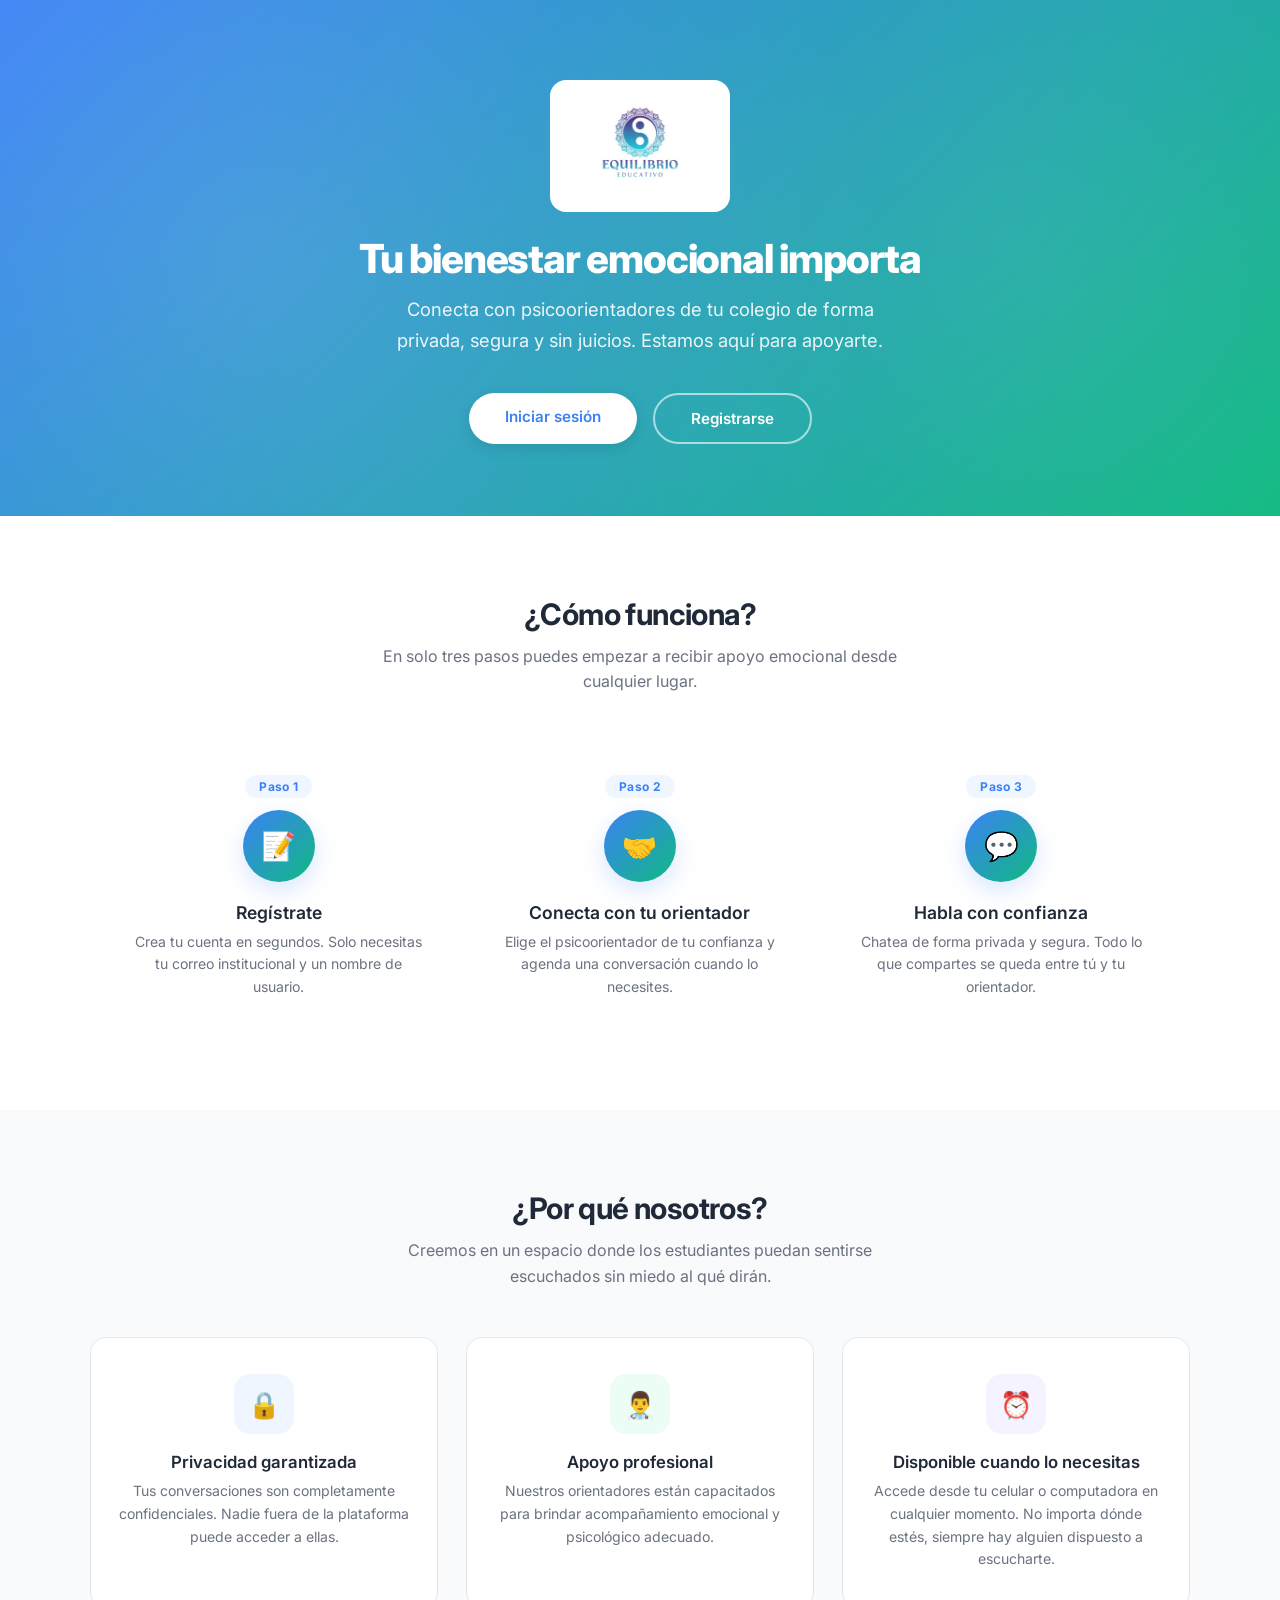
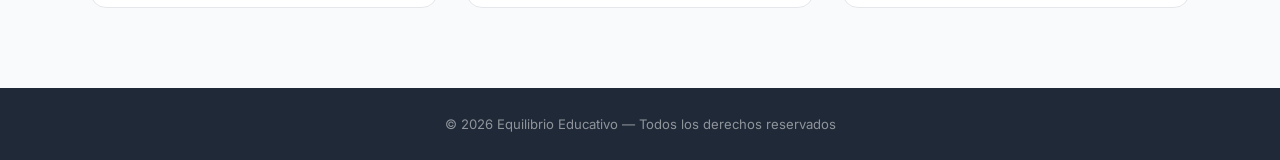
==== index.html @ dc91c26c "fix: corregir visibilidad del logo en hero section" ====
<!DOCTYPE html>
<html lang="es">
<head>
    <meta charset="UTF-8">
    <meta name="viewport" content="width=device-width, initial-scale=1.0">
    <title>Equilibrio Educativo — Tu espacio seguro de bienestar emocional</title>
    <link rel="icon" href="data:image/svg+xml,<svg xmlns='http://www.w3.org/2000/svg' viewBox='0 0 100 100'><text y='.9em' font-size='90'>🎓</text></svg>">
    <meta name="description" content="Equilibrio Educativo — Tu espacio seguro de bienestar emocional. Conecta con psicoorientadores de tu colegio de forma privada y segura.">
    <link rel="preconnect" href="https://fonts.googleapis.com">
    <link rel="preconnect" href="https://fonts.gstatic.com" crossorigin>
    <link href="https://fonts.googleapis.com/css2?family=Inter:wght@300;400;500;600;700;800&display=swap" rel="stylesheet">
    <link rel="stylesheet" href="css/estilos.css">
    <style>
        *, *::before, *::after {
            box-sizing: border-box;
        }
        body {
            margin: 0;
            font-family: 'Inter', sans-serif;
            background: #ffffff;
            color: #1F2937;
            -webkit-font-smoothing: antialiased;
            -moz-osx-font-smoothing: grayscale;
        }
        a {
            text-decoration: none;
        }

        .landing-hero {
            background: linear-gradient(135deg, #3B82F6 0%, #10B981 100%);
            color: #fff;
            text-align: center;
            padding: 80px 24px 72px;
            position: relative;
            overflow: hidden;
        }
        .landing-hero::before {
            content: '';
            position: absolute;
            inset: 0;
            background: radial-gradient(circle at 20% 50%, rgba(255,255,255,0.12) 0%, transparent 60%),
                        radial-gradient(circle at 80% 50%, rgba(255,255,255,0.08) 0%, transparent 50%);
            pointer-events: none;
        }
        .landing-hero > * {
            position: relative;
            z-index: 1;
        }
        .hero-logo-wrapper {
            background: #fff;
            border-radius: 16px;
            padding: 10px 20px;
            display: inline-block;
            margin-bottom: 20px;
        }
        .hero-logo-wrapper img {
            width: 140px;
            height: auto;
            display: block;
        }
        .landing-hero h1 {
            font-size: 2.5rem;
            font-weight: 800;
            letter-spacing: -0.03em;
            margin: 0 0 12px;
            line-height: 1.15;
        }
        .landing-hero p {
            font-size: 1.15rem;
            opacity: 0.9;
            max-width: 520px;
            margin: 0 auto 36px;
            line-height: 1.7;
            font-weight: 400;
        }
        .hero-buttons {
            display: flex;
            gap: 16px;
            justify-content: center;
            flex-wrap: wrap;
        }
        .hero-buttons .btn-primary {
            background: #fff;
            color: #3B82F6;
            padding: 14px 36px;
            border-radius: 50px;
            font-weight: 600;
            font-size: 0.95rem;
            font-family: 'Inter', sans-serif;
            transition: all 0.25s ease;
            border: none;
            cursor: pointer;
            display: inline-block;
            box-shadow: 0 4px 14px rgba(0,0,0,0.1);
        }
        .hero-buttons .btn-primary:hover {
            transform: translateY(-2px);
            box-shadow: 0 8px 24px rgba(0,0,0,0.15);
        }
        .hero-buttons .btn-secondary {
            background: transparent;
            color: #fff;
            padding: 14px 36px;
            border-radius: 50px;
            font-weight: 600;
            font-size: 0.95rem;
            font-family: 'Inter', sans-serif;
            transition: all 0.25s ease;
            border: 2px solid rgba(255,255,255,0.6);
            cursor: pointer;
            display: inline-block;
        }
        .hero-buttons .btn-secondary:hover {
            border-color: #fff;
            background: rgba(255,255,255,0.1);
            transform: translateY(-2px);
        }

        .landing-section {
            padding: 80px 24px;
            max-width: 1100px;
            margin: 0 auto;
        }
        .landing-section h2 {
            font-size: 1.85rem;
            font-weight: 700;
            letter-spacing: -0.02em;
            text-align: center;
            margin: 0 0 12px;
            color: #1F2937;
        }
        .landing-section .section-sub {
            text-align: center;
            color: #6B7280;
            font-size: 1rem;
            max-width: 520px;
            margin: 0 auto 48px;
            line-height: 1.6;
        }

        .steps-grid {
            display: grid;
            grid-template-columns: repeat(3, 1fr);
            gap: 32px;
        }
        .step-card {
            text-align: center;
            padding: 32px 20px;
        }
        .step-icon {
            width: 72px;
            height: 72px;
            border-radius: 50%;
            background: linear-gradient(135deg, #3B82F6, #10B981);
            display: flex;
            align-items: center;
            justify-content: center;
            font-size: 28px;
            margin: 0 auto 20px;
            color: #fff;
            box-shadow: 0 8px 24px rgba(59,130,246,0.2);
        }
        .step-number {
            display: inline-block;
            background: #EFF6FF;
            color: #3B82F6;
            font-size: 0.75rem;
            font-weight: 700;
            padding: 4px 14px;
            border-radius: 50px;
            margin-bottom: 12px;
            letter-spacing: 0.3px;
        }
        .step-card h3 {
            font-size: 1.1rem;
            font-weight: 600;
            margin: 0 0 8px;
            color: #1F2937;
        }
        .step-card p {
            font-size: 0.88rem;
            color: #6B7280;
            margin: 0;
            line-height: 1.6;
        }

        .why-grid {
            display: grid;
            grid-template-columns: repeat(3, 1fr);
            gap: 28px;
        }
        .why-card {
            background: #fff;
            border-radius: 16px;
            padding: 36px 28px;
            text-align: center;
            border: 1px solid #E5E7EB;
            transition: transform 0.25s ease, box-shadow 0.25s ease;
        }
        .why-card:hover {
            transform: translateY(-4px);
            box-shadow: 0 12px 32px rgba(0,0,0,0.06);
        }
        .why-icon {
            width: 60px;
            height: 60px;
            border-radius: 16px;
            display: flex;
            align-items: center;
            justify-content: center;
            font-size: 26px;
            margin: 0 auto 18px;
        }
        .why-icon.blue {
            background: #EFF6FF;
            color: #3B82F6;
        }
        .why-icon.teal {
            background: #ECFDF5;
            color: #10B981;
        }
        .why-icon.purple {
            background: #F5F3FF;
            color: #8B5CF6;
        }
        .why-card h3 {
            font-size: 1.05rem;
            font-weight: 600;
            margin: 0 0 8px;
            color: #1F2937;
        }
        .why-card p {
            font-size: 0.88rem;
            color: #6B7280;
            margin: 0;
            line-height: 1.6;
        }

        .landing-footer {
            background: #1F2937;
            color: rgba(255,255,255,0.5);
            text-align: center;
            padding: 28px 24px;
            font-size: 0.82rem;
        }
        .landing-footer a {
            color: rgba(255,255,255,0.6);
            transition: color 0.2s;
        }
        .landing-footer a:hover {
            color: #fff;
        }

        @media (max-width: 768px) {
            .landing-hero {
                padding: 56px 20px 48px;
            }
            .landing-hero h1 {
                font-size: 1.8rem;
            }
            .landing-hero p {
                font-size: 1rem;
            }
            .landing-hero .hero-logo {
                width: 110px;
            }
            .hero-buttons .btn-primary,
            .hero-buttons .btn-secondary {
                padding: 12px 28px;
                font-size: 0.9rem;
            }
            .landing-section {
                padding: 56px 20px;
            }
            .landing-section h2 {
                font-size: 1.5rem;
            }
            .steps-grid,
            .why-grid {
                grid-template-columns: 1fr;
                gap: 24px;
            }
            .step-card {
                padding: 24px 16px;
            }
            .why-card {
                padding: 28px 20px;
            }
        }
    </style>
</head>
<body>

    <section class="landing-hero">
        <div class="hero-logo-wrapper">
            <img src="/img/logo.png" alt="Equilibrio Educativo">
        </div>
        <h1>Tu bienestar emocional importa</h1>
        <p>Conecta con psicoorientadores de tu colegio de forma privada, segura y sin juicios. Estamos aquí para apoyarte.</p>
        <div class="hero-buttons">
            <a href="login.html" class="btn-primary">Iniciar sesión</a>
            <a href="registro.html" class="btn-secondary">Registrarse</a>
        </div>
    </section>

    <section class="landing-section">
        <h2>¿Cómo funciona?</h2>
        <p class="section-sub">En solo tres pasos puedes empezar a recibir apoyo emocional desde cualquier lugar.</p>
        <div class="steps-grid">
            <div class="step-card">
                <div class="step-number">Paso 1</div>
                <div class="step-icon">📝</div>
                <h3>Regístrate</h3>
                <p>Crea tu cuenta en segundos. Solo necesitas tu correo institucional y un nombre de usuario.</p>
            </div>
            <div class="step-card">
                <div class="step-number">Paso 2</div>
                <div class="step-icon">🤝</div>
                <h3>Conecta con tu orientador</h3>
                <p>Elige el psicoorientador de tu confianza y agenda una conversación cuando lo necesites.</p>
            </div>
            <div class="step-card">
                <div class="step-number">Paso 3</div>
                <div class="step-icon">💬</div>
                <h3>Habla con confianza</h3>
                <p>Chatea de forma privada y segura. Todo lo que compartes se queda entre tú y tu orientador.</p>
            </div>
        </div>
    </section>

    <section class="landing-section" style="background: #F9FAFB; max-width: none;">
        <div style="max-width: 1100px; margin: 0 auto;">
            <h2>¿Por qué nosotros?</h2>
            <p class="section-sub">Creemos en un espacio donde los estudiantes puedan sentirse escuchados sin miedo al qué dirán.</p>
            <div class="why-grid">
                <div class="why-card">
                    <div class="why-icon blue">🔒</div>
                    <h3>Privacidad garantizada</h3>
                    <p>Tus conversaciones son completamente confidenciales. Nadie fuera de la plataforma puede acceder a ellas.</p>
                </div>
                <div class="why-card">
                    <div class="why-icon teal">👨‍⚕️</div>
                    <h3>Apoyo profesional</h3>
                    <p>Nuestros orientadores están capacitados para brindar acompañamiento emocional y psicológico adecuado.</p>
                </div>
                <div class="why-card">
                    <div class="why-icon purple">⏰</div>
                    <h3>Disponible cuando lo necesitas</h3>
                    <p>Accede desde tu celular o computadora en cualquier momento. No importa dónde estés, siempre hay alguien dispuesto a escucharte.</p>
                </div>
            </div>
        </div>
    </section>

    <footer class="landing-footer">
        <p>© 2026 Equilibrio Educativo — Todos los derechos reservados</p>
    </footer>

</body>
</html>
---- css/estilos.css ----
@import url('https://fonts.googleapis.com/css2?family=Inter:wght@300;400;500;600;700&display=swap');

:root {
    --color-bg: #f8fafc;
    --color-texto: #1e293b;
    --color-texto-muted: #64748b;
    --color-primario: #3B82F6;
    --color-secundario: #0EA5E9;
    --color-exito: #10B981;
    --color-alerta: #EF4444;
    --color-borde: #e2e8f0;
    --color-blanco: #ffffff;
    --sombra-card: 0 1px 3px rgba(0,0,0,0.06), 0 1px 2px rgba(0,0,0,0.04);
    --sombra-hover: 0 10px 25px rgba(59,130,246,0.1);
    --radio-card: 12px;
    --radio-boton: 8px;
    --gradiente-principal: linear-gradient(135deg, var(--color-primario), var(--color-secundario));
    --font-family: 'Inter', sans-serif;
}

body.dark {
    --color-bg: #0f172a;
    --color-texto: #f1f5f9;
    --color-texto-muted: #94a3b8;
    --color-borde: #334155;
    --color-blanco: #1e293b;
    --sombra-card: 0 1px 3px rgba(0,0,0,0.3);
    --sombra-hover: 0 10px 25px rgba(59,130,246,0.15);
}

* {
    margin: 0;
    padding: 0;
    box-sizing: border-box;
}

body {
    font-family: var(--font-family);
    background: var(--color-bg);
    color: var(--color-texto);
    min-height: 100vh;
    -webkit-font-smoothing: antialiased;
    -moz-osx-font-smoothing: grayscale;
}

/* ── HEADER ── */
header {
    background: var(--gradiente-principal);
    color: white;
    text-align: center;
    padding: 48px 24px 40px;
}

header h1 {
    font-size: 1.5rem;
    font-weight: 600;
    letter-spacing: -0.02em;
    margin-bottom: 8px;
}

header p {
    font-size: 0.95rem;
    opacity: 0.85;
    font-weight: 400;
    max-width: 480px;
    margin: 0 auto;
}

/* ── FOOTER ── */
footer {
    background: var(--color-texto);
    color: rgba(255,255,255,0.5);
    text-align: center;
    padding: 20px 16px;
    font-size: 0.78rem;
}

/* ── TARJETA INICIO ── */
main {
    flex: 1;
    display: flex;
    justify-content: center;
    align-items: center;
    padding: 48px 24px;
    min-height: calc(100vh - 170px);
}

.tarjeta-inicio {
    background: var(--color-blanco);
    border-radius: 16px;
    padding: 48px 40px;
    max-width: 420px;
    width: 100%;
    text-align: center;
    box-shadow: var(--sombra-card);
    border: 1px solid var(--color-borde);
}

.tarjeta-inicio h2 {
    font-size: 1.35rem;
    font-weight: 600;
    letter-spacing: -0.02em;
    color: var(--color-texto);
    margin-bottom: 8px;
}

.tarjeta-inicio p {
    color: var(--color-texto-muted);
    margin-bottom: 28px;
    line-height: 1.7;
    font-size: 0.9rem;
}

/* ── BOTONES ── */
.botones {
    display: flex;
    gap: 12px;
    justify-content: center;
    flex-wrap: wrap;
}

.btn-principal {
    background: var(--gradiente-principal);
    color: white;
    padding: 12px 28px;
    border-radius: var(--radio-boton);
    text-decoration: none;
    font-weight: 500;
    font-size: 0.9rem;
    border: none;
    cursor: pointer;
    font-family: var(--font-family);
    transition: opacity 0.2s, transform 0.2s, box-shadow 0.2s;
    display: inline-block;
}

.btn-principal:hover {
    opacity: 0.92;
    transform: translateY(-1px);
    box-shadow: 0 4px 12px rgba(59,130,246,0.3);
}

.btn-secundario {
    background: var(--color-blanco);
    color: var(--color-texto);
    padding: 12px 28px;
    border-radius: var(--radio-boton);
    text-decoration: none;
    font-weight: 500;
    font-size: 0.9rem;
    border: 1.5px solid var(--color-borde);
    cursor: pointer;
    font-family: var(--font-family);
    transition: all 0.2s;
    display: inline-block;
}

.btn-secundario:hover {
    background: var(--color-bg);
    border-color: var(--color-primario);
    color: var(--color-primario);
}

/* ── CAMPOS DE FORMULARIO ── */
.campo {
    text-align: left;
    margin-bottom: 18px;
}

.campo label {
    display: block;
    margin-bottom: 6px;
    font-size: 0.78rem;
    font-weight: 600;
    color: var(--color-texto-muted);
    text-transform: uppercase;
    letter-spacing: 0.5px;
}

.campo input,
.campo select {
    width: 100%;
    padding: 12px 16px;
    border: 1.5px solid var(--color-borde);
    border-radius: var(--radio-boton);
    font-size: 0.9rem;
    font-family: var(--font-family);
    color: var(--color-texto);
    background: var(--color-bg);
    outline: none;
    transition: border 0.2s, box-shadow 0.2s;
}

.campo input:focus,
.campo select:focus {
    border-color: var(--color-primario);
    box-shadow: 0 0 0 3px rgba(59,130,246,0.1);
    background: var(--color-blanco);
}

/* ── LAYOUT CON SIDEBAR ── */
.app-layout {
    display: flex;
    min-height: 100vh;
}

.sidebar {
    width: 64px;
    background: var(--color-texto);
    display: flex;
    flex-direction: column;
    align-items: center;
    padding: 20px 0;
    gap: 8px;
    position: fixed;
    top: 0;
    left: 0;
    height: 100vh;
    z-index: 100;
}

.sidebar-logo {
    width: 40px;
    height: 40px;
    background: var(--gradiente-principal);
    border-radius: 12px;
    display: flex;
    align-items: center;
    justify-content: center;
    font-size: 20px;
    margin-bottom: 16px;
    object-fit: contain;
    padding: 4px;
}

.sidebar-icon {
    width: 40px;
    height: 40px;
    border-radius: 12px;
    display: flex;
    align-items: center;
    justify-content: center;
    font-size: 20px;
    cursor: pointer;
    color: rgba(255,255,255,0.4);
    text-decoration: none;
    transition: all 0.2s;
}

.sidebar-icon:hover,
.sidebar-icon.active {
    background: rgba(59,130,246,0.15);
    color: var(--color-primario);
}

.sidebar-icon.bottom {
    margin-top: auto;
}

.page-content {
    margin-left: 64px;
    flex: 1;
    padding: 40px 32px;
    min-height: 100vh;
}

/* ── CONTENEDOR GENERAL ── */
.contenedor {
    max-width: 860px;
    margin: 0 auto;
}

.contenedor h2 {
    font-size: 1.35rem;
    font-weight: 600;
    letter-spacing: -0.02em;
    color: var(--color-texto);
    margin-bottom: 6px;
}

.contenedor > p {
    color: var(--color-texto-muted);
    margin-bottom: 32px;
    font-size: 0.9rem;
    line-height: 1.6;
}

/* ── CARDS DE PSICOORIENTADORES ── */
.lista-cards {
    display: grid;
    grid-template-columns: repeat(auto-fill, minmax(240px, 1fr));
    gap: 16px;
}

.card-psico {
    background: var(--color-blanco);
    border-radius: var(--radio-card);
    padding: 24px;
    border: 1px solid var(--color-borde);
    box-shadow: var(--sombra-card);
    transition: transform 0.2s, box-shadow 0.2s;
}

.card-psico:hover {
    transform: translateY(-2px);
    box-shadow: var(--sombra-hover);
}

.card-psico h3 {
    font-size: 1rem;
    font-weight: 600;
    color: var(--color-texto);
    margin-bottom: 6px;
}

.card-psico p {
    color: var(--color-texto-muted);
    font-size: 0.85rem;
    margin-bottom: 6px;
    line-height: 1.5;
}

.card-psico .btn-principal {
    width: 100%;
    text-align: center;
    margin-top: 14px;
    padding: 10px;
}

/* ── EMOJIS DE EMOCIÓN ── */
.emotion-row {
    display: flex;
    gap: 10px;
    margin-bottom: 32px;
    flex-wrap: wrap;
}

.emo-card {
    flex: 1;
    min-width: 70px;
    background: var(--color-blanco);
    border-radius: var(--radio-card);
    padding: 14px 8px;
    text-align: center;
    cursor: pointer;
    border: 1px solid var(--color-borde);
    box-shadow: var(--sombra-card);
    transition: all 0.2s;
}

.emo-card:hover {
    border-color: var(--color-primario);
    transform: translateY(-2px);
    box-shadow: var(--sombra-hover);
}

.emo-card.selected {
    border-color: var(--color-primario);
    background: rgba(59,130,246,0.05);
    box-shadow: 0 0 0 3px rgba(59,130,246,0.1);
}

.emo-card .emoji {
    font-size: 1.8rem;
    display: block;
    margin-bottom: 6px;
}

.emo-card span {
    font-size: 0.75rem;
    color: var(--color-texto-muted);
    font-weight: 500;
}

/* ── CHAT ── */
.contenedor-chat {
    max-width: 760px;
    margin: 0 auto;
    display: flex;
    flex-direction: column;
    height: calc(100vh - 100px);
}

.chat-topbar {
    background: var(--color-blanco);
    border-radius: var(--radio-card);
    padding: 14px 20px;
    display: flex;
    align-items: center;
    gap: 12px;
    margin-bottom: 16px;
    border: 1px solid var(--color-borde);
    box-shadow: var(--sombra-card);
}

.chat-avatar {
    width: 42px;
    height: 42px;
    background: var(--gradiente-principal);
    border-radius: 50%;
    display: flex;
    align-items: center;
    justify-content: center;
    font-size: 18px;
    color: white;
    font-weight: 600;
    flex-shrink: 0;
}

.chat-topbar h4 {
    font-size: 0.95rem;
    font-weight: 600;
    color: var(--color-texto);
}

.chat-topbar p {
    font-size: 0.78rem;
    color: var(--color-exito);
}

.mensajes {
    flex: 1;
    overflow-y: auto;
    background: var(--color-blanco);
    border-radius: var(--radio-card);
    padding: 24px;
    border: 1px solid var(--color-borde);
    box-shadow: var(--sombra-card);
    margin-bottom: 14px;
    display: flex;
    flex-direction: column;
    gap: 12px;
}

.mensaje {
    max-width: 72%;
    padding: 12px 16px;
    border-radius: 18px;
    font-size: 0.88rem;
    line-height: 1.6;
}

.mensaje.otro {
    background: var(--color-bg);
    color: var(--color-texto);
    border-bottom-left-radius: 4px;
    align-self: flex-start;
}

.mensaje.propio {
    background: var(--gradiente-principal);
    color: white;
    border-bottom-right-radius: 4px;
    align-self: flex-end;
}

.mensaje .nombre {
    font-size: 0.72rem;
    font-weight: 600;
    display: block;
    margin-bottom: 4px;
    opacity: 0.75;
}

.mensaje .hora {
    font-size: 0.68rem;
    display: block;
    margin-top: 5px;
    opacity: 0.65;
    text-align: right;
}

.input-chat {
    display: flex;
    gap: 10px;
    align-items: center;
}

.input-chat input {
    flex: 1;
    padding: 14px 20px;
    border: 1.5px solid var(--color-borde);
    border-radius: 50px;
    font-size: 0.9rem;
    font-family: var(--font-family);
    color: var(--color-texto);
    background: var(--color-blanco);
    outline: none;
    transition: border 0.2s, box-shadow 0.2s;
}

.input-chat input:focus {
    border-color: var(--color-primario);
    box-shadow: 0 0 0 3px rgba(59,130,246,0.1);
}

.input-chat .btn-principal {
    border-radius: 50px;
    padding: 14px 24px;
}

/* ── MODO OSCURO ── */
body.dark {
    background: var(--color-bg);
    color: var(--color-texto);
}

body.dark .tarjeta-inicio,
body.dark .card-psico,
body.dark .mensajes,
body.dark .chat-topbar,
body.dark .emo-card,
body.dark .login-card {
    background: var(--color-blanco);
    color: var(--color-texto);
    box-shadow: var(--sombra-card);
}

body.dark .campo input,
body.dark .campo select,
body.dark .input-chat input {
    background: var(--color-bg);
    border-color: var(--color-borde);
    color: var(--color-texto);
}

body.dark .campo label {
    color: var(--color-texto-muted);
}

body.dark .contenedor h2,
body.dark .tarjeta-inicio h2 {
    color: var(--color-texto);
}

body.dark .contenedor > p,
body.dark .tarjeta-inicio p,
body.dark .card-psico p {
    color: var(--color-texto-muted);
}

body.dark .mensaje.otro {
    background: var(--color-borde);
    color: var(--color-texto);
}

body.dark .page-content {
    background: var(--color-bg);
}

body.dark header {
    background: linear-gradient(135deg, #1e3a5f, #0f2f4a);
}

body.dark footer {
    background: #0a0f1a;
}

body.dark .emo-card span {
    color: var(--color-texto-muted);
}

body.dark .sidebar {
    background: #0a0f1a;
}

body.dark .btn-secundario {
    background: var(--color-blanco);
    border-color: var(--color-borde);
}

body.dark .btn-secundario:hover {
    border-color: var(--color-primario);
    color: var(--color-primario);
}

/* ── RESPONSIVE ── */
@media (max-width: 768px) {
    .app-layout {
        flex-direction: column;
        padding-bottom: 70px;
    }

    .sidebar {
        width: 100%;
        height: auto;
        flex-direction: row;
        justify-content: center;
        padding: 8px 12px;
        gap: 4px;
        top: auto;
        bottom: 0;
        left: 0;
        position: fixed;
        z-index: 100;
    }

    .sidebar-logo {
        display: none;
    }

    .sidebar-icon.bottom {
        margin-top: 0;
    }

    .page-content {
        margin-left: 0;
        padding: 24px 16px;
        min-height: auto;
    }

    .sidebar-icon {
        width: 36px;
        height: 36px;
        font-size: 18px;
    }

    main {
        padding: 32px 16px;
        min-height: calc(100vh - 140px);
    }

    .tarjeta-inicio {
        padding: 32px 20px;
    }

    .emotion-row {
        gap: 6px;
    }

    .emo-card {
        min-width: 56px;
        padding: 10px 4px;
    }

    .emo-card .emoji {
        font-size: 1.4rem;
    }

    .lista-cards {
        grid-template-columns: 1fr;
    }

    header {
        padding: 32px 16px 28px;
    }

    header p {
        font-size: 0.85rem;
    }

    .contenedor-chat {
        height: calc(100vh - 160px);
    }

    .mensaje {
        max-width: 85%;
    }

    .chat-topbar {
        padding: 10px 14px;
    }

    .input-chat input {
        padding: 12px 16px;
        font-size: 16px;
    }

    .input-chat .btn-principal {
        padding: 12px 18px;
    }
}

/* ── UTILITY CLASSES (reemplazan estilos inline de JS) ── */
.texto-muted { color: var(--color-texto-muted); }
.texto-exito { color: var(--color-exito); font-weight: 600; }
.texto-chico-muted { font-size: 0.8rem; color: var(--color-texto-muted); }
.flex-row { display: flex; gap: 8px; margin-top: 8px; }

.sugerencia-emocional {
    background: var(--color-blanco);
    border-radius: var(--radio-card);
    padding: 20px 24px;
    margin-bottom: 32px;
    box-shadow: var(--sombra-card);
    display: flex;
    align-items: center;
    justify-content: space-between;
    gap: 16px;
    flex-wrap: wrap;
    border: 1px solid var(--color-borde);
    border-left: 4px solid var(--color-primario);
}

.sugerencia-emocional p {
    color: var(--color-texto);
    font-size: 0.95rem;
    margin: 0;
}

.tarjeta-grafica {
    background: var(--color-blanco);
    border-radius: var(--radio-card);
    padding: 24px;
    box-shadow: var(--sombra-card);
    border: 1px solid var(--color-borde);
    margin-bottom: 28px;
}

.btn-titulo {
    display: inline-block;
    background: var(--color-bg);
    color: var(--color-texto);
    padding: 8px 16px;
    border-radius: 10px;
    text-decoration: none;
    font-size: 0.85rem;
    margin-bottom: 10px;
    border: 1.5px solid var(--color-borde);
    transition: all 0.2s;
}

.btn-titulo:hover {
    border-color: var(--color-primario);
    color: var(--color-primario);
}

.vacio {
    padding: 24px;
    color: var(--color-texto-muted);
    font-size: 0.9rem;
    text-align: center;
}

body.dark .sugerencia-emocional,
body.dark .tarjeta-grafica {
    background: var(--color-blanco);
}

body.dark .btn-titulo {
    background: var(--color-bg);
    color: var(--color-texto);
    border-color: var(--color-borde);
}

body.dark .btn-titulo:hover {
    border-color: var(--color-primario);
    color: var(--color-primario);
}

/* ── HEXAGON LOADER ── */
.loader-overlay {
    position: fixed;
    inset: 0;
    background: rgba(248, 250, 252, 0.8);
    display: flex;
    align-items: center;
    justify-content: center;
    z-index: 9999;
    backdrop-filter: blur(4px);
    -webkit-backdrop-filter: blur(4px);
    opacity: 0;
    pointer-events: none;
    transition: opacity 0.25s ease;
}

.loader-overlay.active {
    opacity: 1;
    pointer-events: all;
}

body.dark .loader-overlay {
    background: rgba(15, 23, 42, 0.8);
}

.hexagon-loader {
    position: relative;
    width: 90px;
    height: 90px;
    display: flex;
    justify-content: center;
    align-items: center;
}

.hexagon {
    position: absolute;
    clip-path: polygon(50% 0%, 100% 25%, 100% 75%, 50% 100%, 0% 75%, 0% 25%);
    will-change: transform;
}

.hex-outer {
    width: 90px;
    height: 90px;
    background: linear-gradient(135deg, #3B82F6, #0EA5E9);
    animation: hex-spin 3s linear infinite;
}

.hex-middle {
    width: 62px;
    height: 62px;
    background: linear-gradient(135deg, #0EA5E9, #06B6D4);
    animation: hex-spin-reverse 2.5s linear infinite;
}

.hex-inner {
    width: 36px;
    height: 36px;
    background: linear-gradient(135deg, #06B6D4, #3B82F6);
    animation: hex-spin 2s linear infinite;
}

body.dark .hex-outer {
    background: linear-gradient(135deg, #60A5FA, #38BDF8);
}

body.dark .hex-middle {
    background: linear-gradient(135deg, #38BDF8, #22D3EE);
}

body.dark .hex-inner {
    background: linear-gradient(135deg, #22D3EE, #60A5FA);
}

@keyframes hex-spin {
    to { transform: rotate(360deg); }
}

@keyframes hex-spin-reverse {
    to { transform: rotate(-360deg); }
}

/* ── LEGACY LOADING SPINNER (keep for compatibility) ── */
.loading {
    text-align: center;
    padding: 40px;
    color: var(--color-texto-muted);
}

.loading::after {
    content: '';
    display: block;
    width: 32px;
    height: 32px;
    margin: 12px auto;
    border: 3px solid var(--color-borde);
    border-top-color: var(--color-primario);
    border-radius: 50%;
    animation: spin 0.7s linear infinite;
}

@keyframes spin {
    to { transform: rotate(360deg); }
}
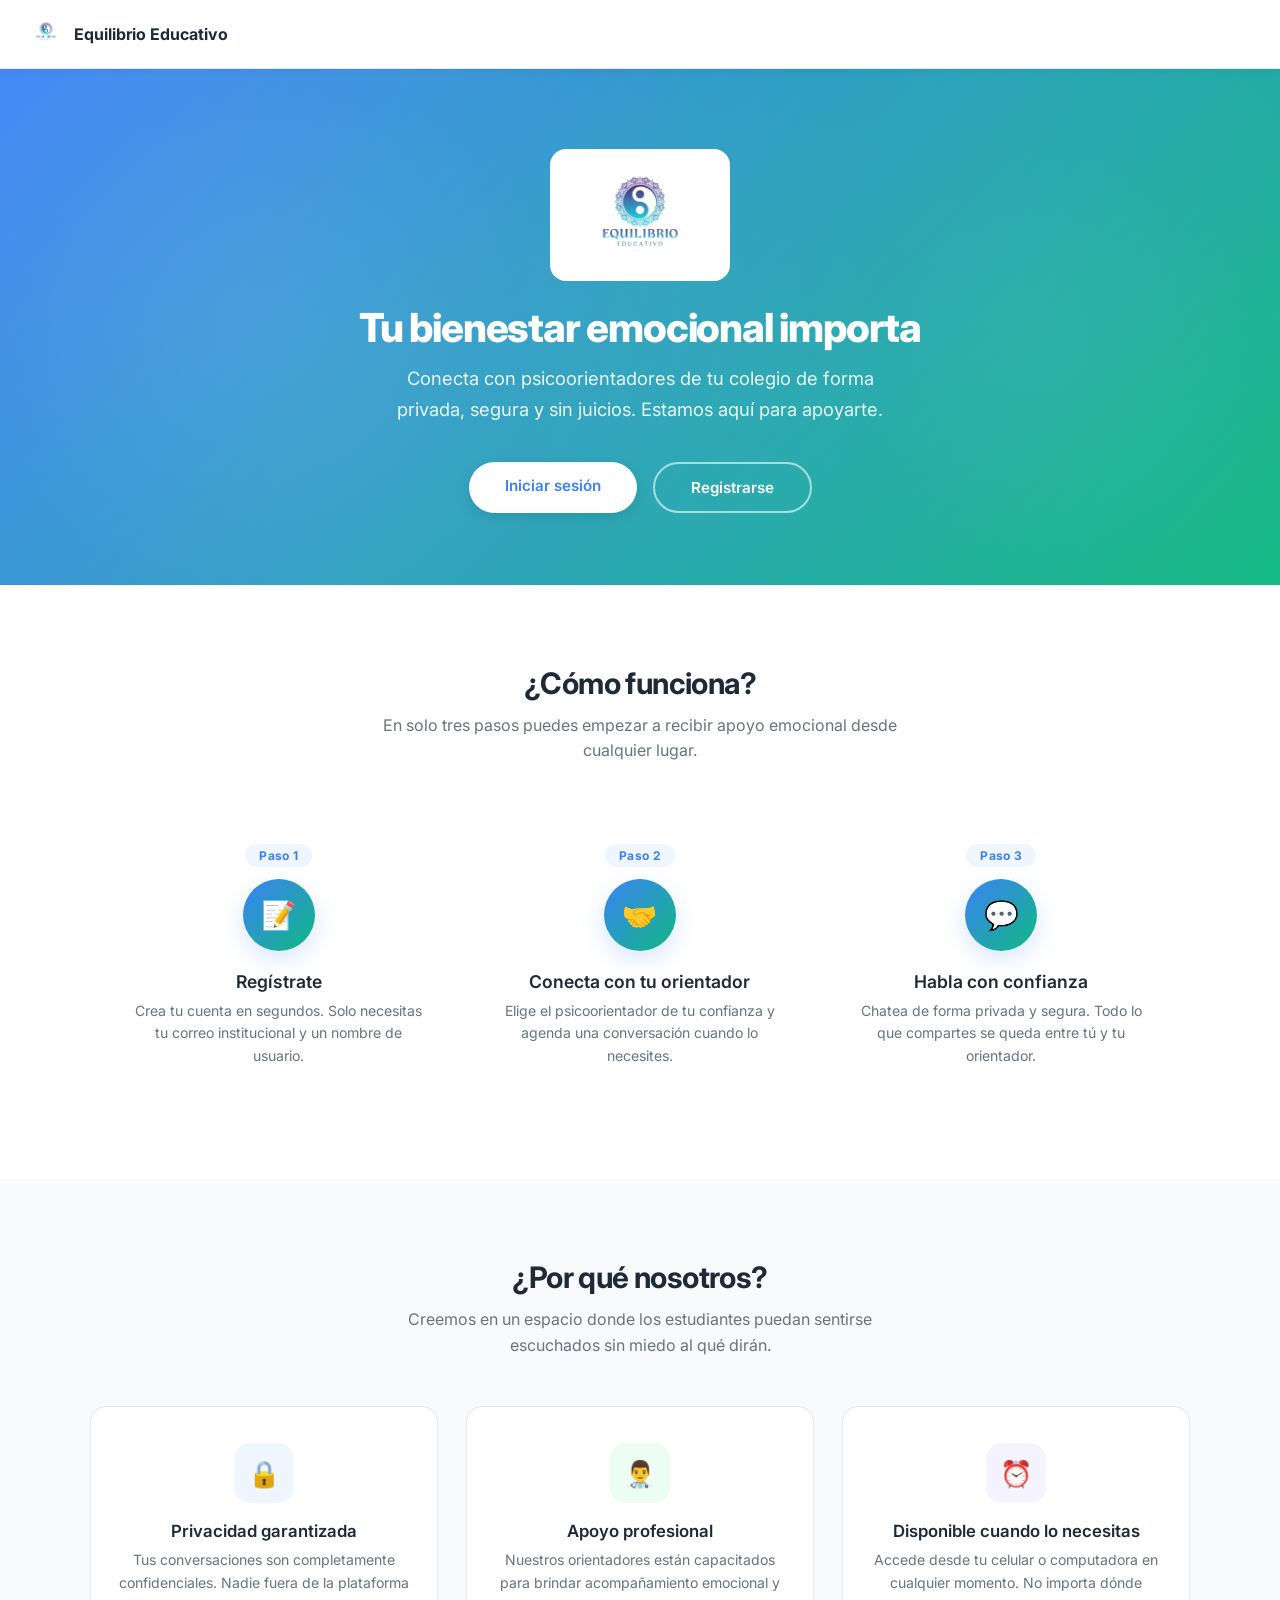
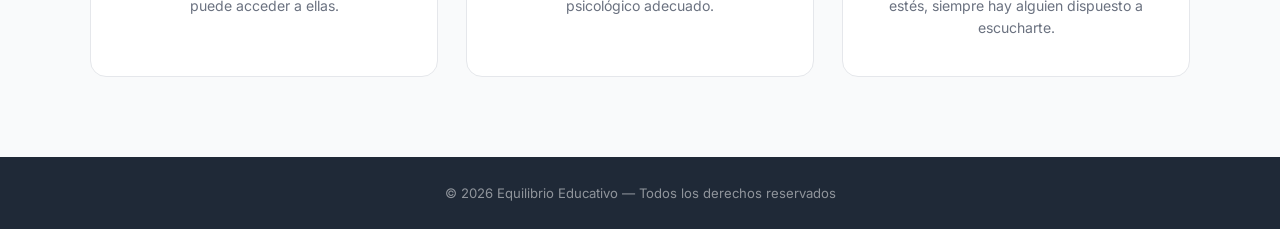
==== commit 2e8d2497: "feat: navbar con logo en todas las páginas y rediseño login" ====
--- a/index.html
+++ b/index.html
@@ -290,6 +290,13 @@
     </style>
 </head>
 <body>
+
+    <nav class="top-nav">
+        <a href="/index.html">
+            <img src="/img/logo.png" alt="Equilibrio Educativo" class="nav-logo">
+        </a>
+        <span class="nav-brand">Equilibrio Educativo</span>
+    </nav>
 
     <section class="landing-hero">
         <div class="hero-logo-wrapper">
--- a/css/estilos.css
+++ b/css/estilos.css
@@ -851,3 +851,50 @@
 @keyframes spin {
     to { transform: rotate(360deg); }
 }
+
+/* ── TOP NAVBAR ── */
+.top-nav {
+    display: flex;
+    align-items: center;
+    gap: 10px;
+    padding: 14px 28px;
+    background: #fff;
+    border-bottom: 1px solid #E5E7EB;
+    position: sticky;
+    top: 0;
+    z-index: 100;
+    box-shadow: 0 1px 8px rgba(0,0,0,0.06);
+}
+.nav-logo {
+    width: 36px;
+    height: 36px;
+    object-fit: contain;
+    border-radius: 8px;
+}
+.nav-brand {
+    font-family: 'Inter', sans-serif;
+    font-weight: 700;
+    font-size: 1rem;
+    color: #1F2937;
+}
+
+body.dark .top-nav {
+    background: #1e293b;
+    border-bottom-color: #334155;
+}
+body.dark .nav-brand {
+    color: #f1f5f9;
+}
+
+@media (max-width: 768px) {
+    .top-nav {
+        padding: 12px 16px;
+    }
+    .nav-brand {
+        font-size: 0.9rem;
+    }
+    .nav-logo {
+        width: 32px;
+        height: 32px;
+    }
+}
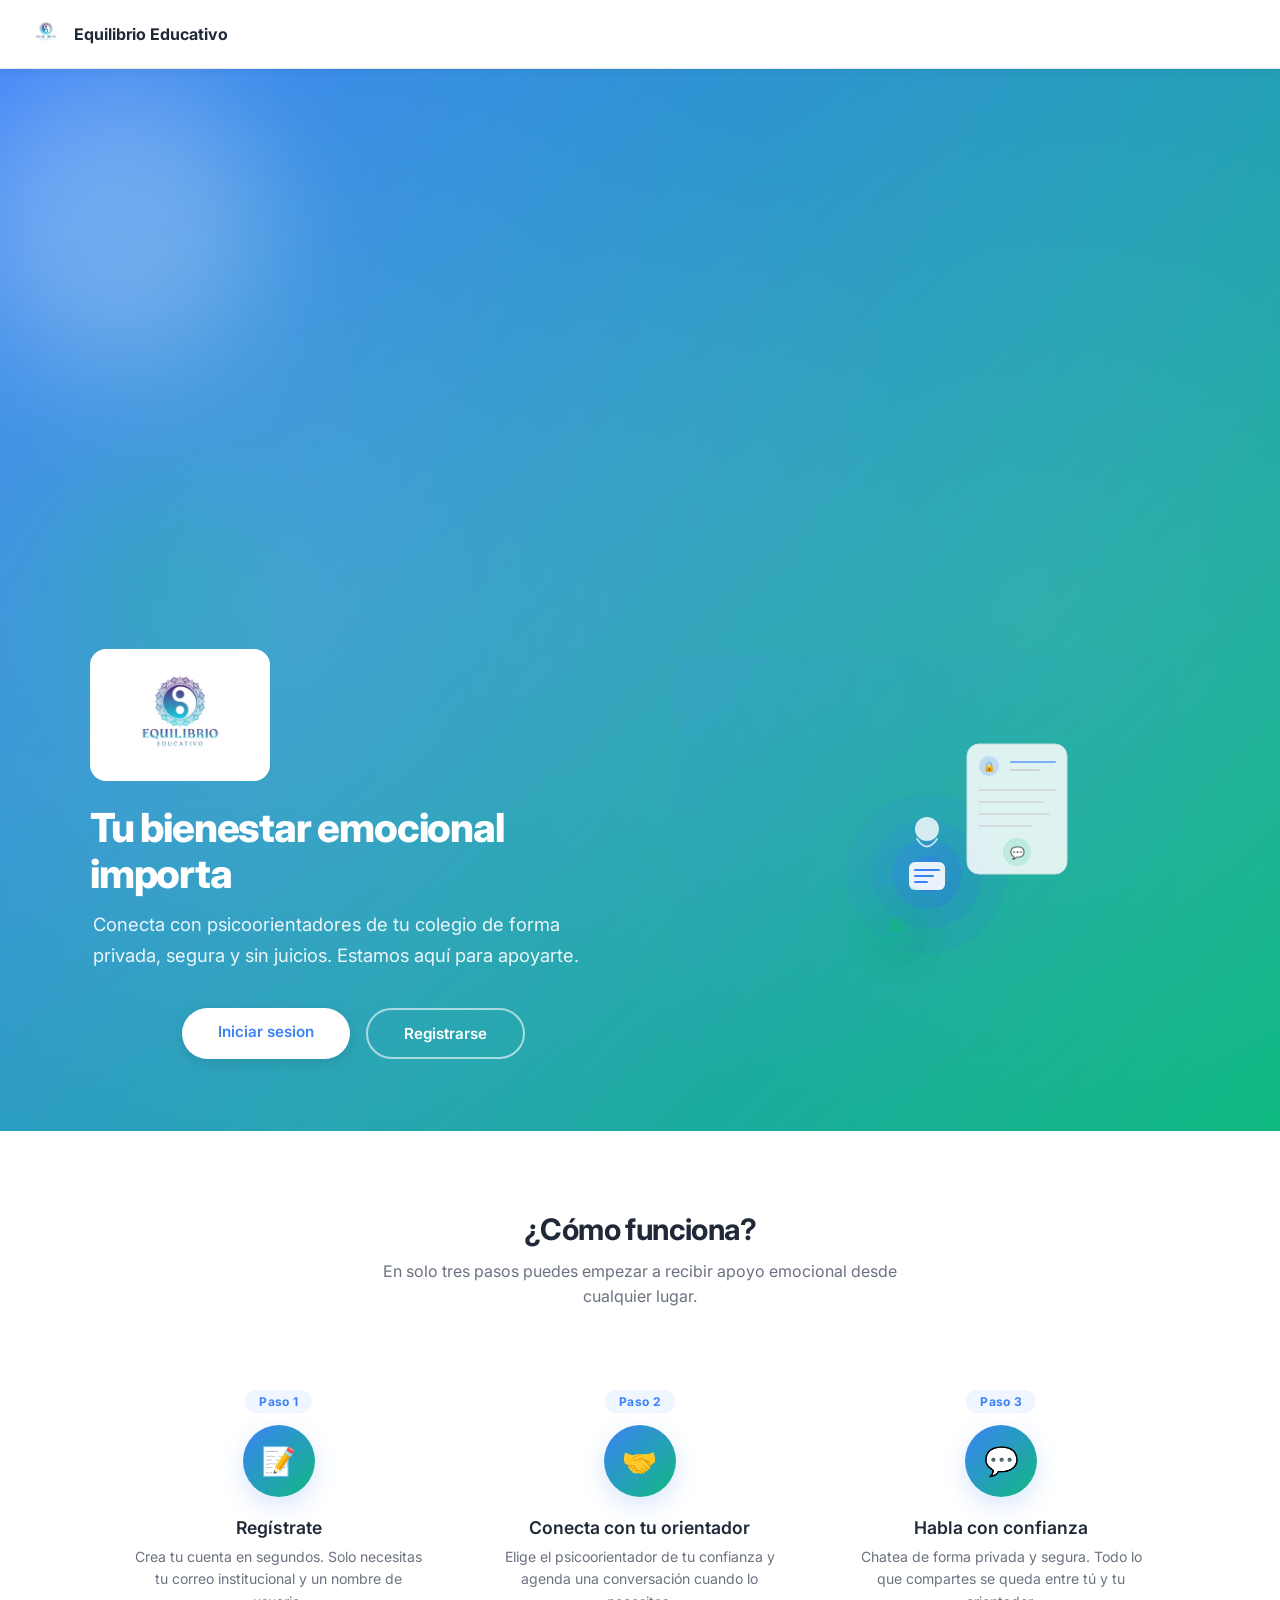
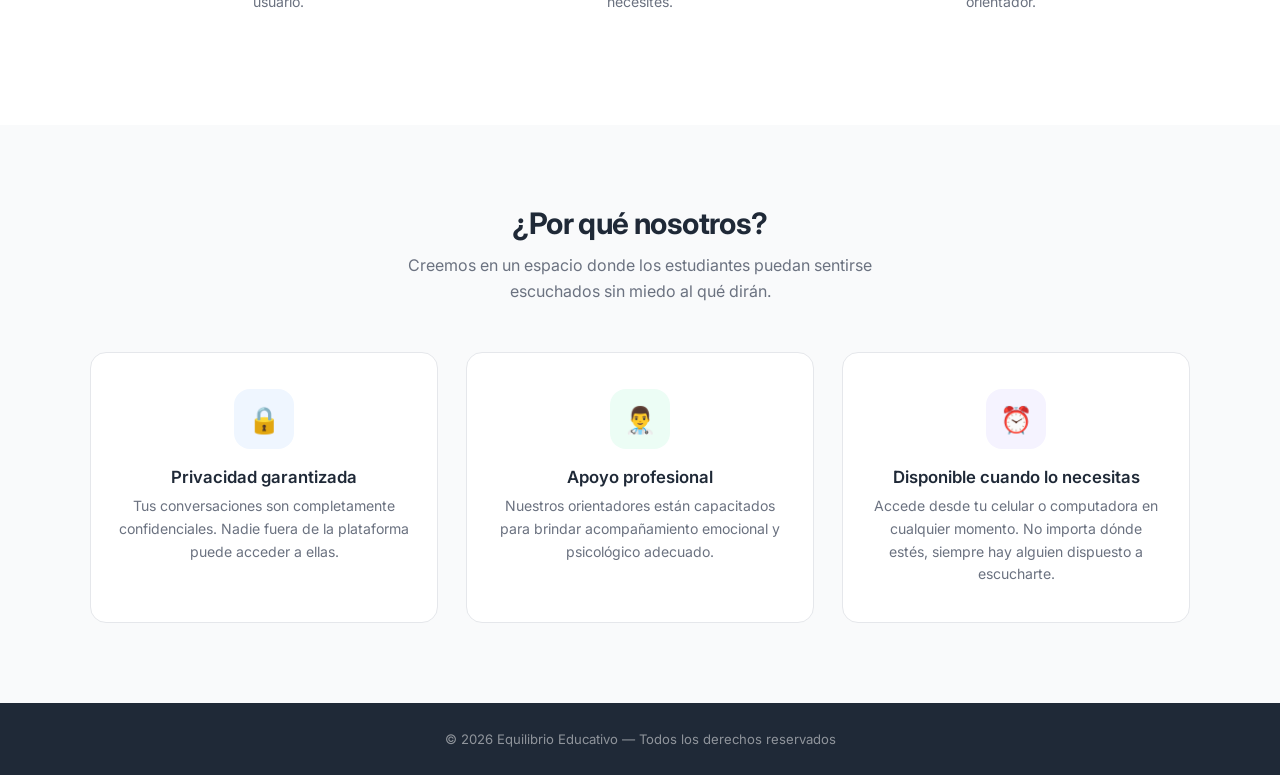
==== commit e25ed035: "feat: animaciones, ilustraciones y skeleton loading en todas las páginas" ====
--- a/index.html
+++ b/index.html
@@ -299,14 +299,23 @@
     </nav>
 
     <section class="landing-hero">
-        <div class="hero-logo-wrapper">
-            <img src="/img/logo.png" alt="Equilibrio Educativo">
-        </div>
-        <h1>Tu bienestar emocional importa</h1>
-        <p>Conecta con psicoorientadores de tu colegio de forma privada, segura y sin juicios. Estamos aquí para apoyarte.</p>
-        <div class="hero-buttons">
-            <a href="login.html" class="btn-primary">Iniciar sesión</a>
-            <a href="registro.html" class="btn-secondary">Registrarse</a>
+        <div class="hero-blob hero-blob-1"></div>
+        <div class="hero-blob hero-blob-2"></div>
+        <div class="landing-hero-inner">
+            <div class="hero-text">
+                <div class="hero-logo-wrapper">
+                    <img src="/img/logo.png" alt="Equilibrio Educativo">
+                </div>
+                <h1>Tu bienestar emocional importa</h1>
+                <p>Conecta con psicoorientadores de tu colegio de forma privada, segura y sin juicios. Estamos aquí para apoyarte.</p>
+                <div class="hero-buttons">
+                    <a href="login.html" class="btn-primary">Iniciar sesion</a>
+                    <a href="registro.html" class="btn-secondary">Registrarse</a>
+                </div>
+            </div>
+            <div class="hero-illustration">
+                <img src="/img/hero-illustration.svg" alt="" aria-hidden="true">
+            </div>
         </div>
     </section>
 
@@ -314,19 +323,19 @@
         <h2>¿Cómo funciona?</h2>
         <p class="section-sub">En solo tres pasos puedes empezar a recibir apoyo emocional desde cualquier lugar.</p>
         <div class="steps-grid">
-            <div class="step-card">
+            <div class="step-card animate-on-scroll">
                 <div class="step-number">Paso 1</div>
                 <div class="step-icon">📝</div>
                 <h3>Regístrate</h3>
                 <p>Crea tu cuenta en segundos. Solo necesitas tu correo institucional y un nombre de usuario.</p>
             </div>
-            <div class="step-card">
+            <div class="step-card animate-on-scroll">
                 <div class="step-number">Paso 2</div>
                 <div class="step-icon">🤝</div>
                 <h3>Conecta con tu orientador</h3>
                 <p>Elige el psicoorientador de tu confianza y agenda una conversación cuando lo necesites.</p>
             </div>
-            <div class="step-card">
+            <div class="step-card animate-on-scroll">
                 <div class="step-number">Paso 3</div>
                 <div class="step-icon">💬</div>
                 <h3>Habla con confianza</h3>
@@ -340,17 +349,17 @@
             <h2>¿Por qué nosotros?</h2>
             <p class="section-sub">Creemos en un espacio donde los estudiantes puedan sentirse escuchados sin miedo al qué dirán.</p>
             <div class="why-grid">
-                <div class="why-card">
+                <div class="why-card animate-on-scroll">
                     <div class="why-icon blue">🔒</div>
                     <h3>Privacidad garantizada</h3>
                     <p>Tus conversaciones son completamente confidenciales. Nadie fuera de la plataforma puede acceder a ellas.</p>
                 </div>
-                <div class="why-card">
+                <div class="why-card animate-on-scroll">
                     <div class="why-icon teal">👨‍⚕️</div>
                     <h3>Apoyo profesional</h3>
                     <p>Nuestros orientadores están capacitados para brindar acompañamiento emocional y psicológico adecuado.</p>
                 </div>
-                <div class="why-card">
+                <div class="why-card animate-on-scroll">
                     <div class="why-icon purple">⏰</div>
                     <h3>Disponible cuando lo necesitas</h3>
                     <p>Accede desde tu celular o computadora en cualquier momento. No importa dónde estés, siempre hay alguien dispuesto a escucharte.</p>
@@ -363,5 +372,6 @@
         <p>© 2026 Equilibrio Educativo — Todos los derechos reservados</p>
     </footer>
 
+    <script src="js/animations.js"></script>
 </body>
 </html>
--- a/css/estilos.css
+++ b/css/estilos.css
@@ -852,6 +852,39 @@
     to { transform: rotate(360deg); }
 }
 
+/* ── PASSWORD TOGGLE ── */
+.input-wrapper {
+  position: relative;
+  width: 100%;
+}
+.toggle-password {
+  position: absolute;
+  right: 14px;
+  top: 50%;
+  transform: translateY(-50%);
+  background: none;
+  border: none;
+  cursor: pointer;
+  font-size: 1.1rem;
+  color: #6B7280;
+  padding: 0;
+  line-height: 1;
+}
+
+/* ── FORGOT PASSWORD LINK ── */
+.forgot-link {
+  display: block;
+  text-align: right;
+  font-size: 0.82rem;
+  color: #3B82F6;
+  margin-top: -8px;
+  margin-bottom: 16px;
+  transition: color 0.2s;
+}
+.forgot-link:hover {
+  color: #10B981;
+}
+
 /* ── TOP NAVBAR ── */
 .top-nav {
     display: flex;
@@ -898,3 +931,147 @@
         height: 32px;
     }
 }
+
+/* ── PAGE FADE IN ── */
+body {
+  animation: pageFadeIn 0.4s ease;
+}
+@keyframes pageFadeIn {
+  from { opacity: 0; }
+  to { opacity: 1; }
+}
+
+/* ── FADE-IN UP SCROLL ANIMATION ── */
+@keyframes fadeInUp {
+  from {
+    opacity: 0;
+    transform: translateY(28px);
+  }
+  to {
+    opacity: 1;
+    transform: translateY(0);
+  }
+}
+
+.animate-on-scroll {
+  opacity: 0;
+  transform: translateY(28px);
+  transition: opacity 0.6s ease, transform 0.6s ease;
+}
+
+.animate-on-scroll.visible {
+  opacity: 1;
+  transform: translateY(0);
+}
+
+/* ── PULSE BUTTON ANIMATION ── */
+.btn-primary {
+  animation: pulse-btn 3s ease-in-out infinite;
+}
+
+@keyframes pulse-btn {
+  0%, 100% { box-shadow: 0 4px 14px rgba(59,130,246,0.2); }
+  50% { box-shadow: 0 4px 28px rgba(59,130,246,0.5); }
+}
+
+/* ── FLOATING HERO BLOBS ── */
+@keyframes float {
+  0%, 100% { transform: translateY(0px) scale(1); }
+  50% { transform: translateY(-20px) scale(1.05); }
+}
+
+.hero-blob {
+  position: absolute;
+  border-radius: 50%;
+  filter: blur(60px);
+  opacity: 0.25;
+  animation: float 6s ease-in-out infinite;
+  pointer-events: none;
+}
+.hero-blob-1 {
+  width: 300px; height: 300px;
+  background: #fff;
+  top: -80px; left: -60px;
+  animation-delay: 0s;
+}
+.hero-blob-2 {
+  width: 200px; height: 200px;
+  background: #10B981;
+  bottom: -40px; right: -40px;
+  animation-delay: 2s;
+}
+
+/* ── HERO ILLUSTRATION GRID ── */
+.landing-hero-inner {
+  display: grid;
+  grid-template-columns: 1fr 1fr;
+  align-items: center;
+  gap: 48px;
+  max-width: 1100px;
+  margin: 0 auto;
+  text-align: left;
+}
+
+.hero-illustration {
+  display: flex;
+  justify-content: center;
+  align-items: center;
+}
+
+.hero-illustration img {
+  max-width: 100%;
+  height: auto;
+}
+
+@media (max-width: 768px) {
+  .landing-hero-inner {
+    grid-template-columns: 1fr;
+    text-align: center;
+  }
+  .hero-illustration {
+    display: none;
+  }
+}
+
+/* ── SKELETON LOADING ── */
+.skeleton {
+  background: linear-gradient(90deg, #f0f0f0 25%, #e0e0e0 50%, #f0f0f0 75%);
+  background-size: 200% 100%;
+  animation: shimmer 1.5s infinite;
+  border-radius: 12px;
+}
+
+@keyframes shimmer {
+  0% { background-position: 200% 0; }
+  100% { background-position: -200% 0; }
+}
+
+.skeleton-card {
+  height: 140px;
+  width: 100%;
+}
+
+.skeleton-text {
+  height: 16px;
+  width: 60%;
+  margin-bottom: 10px;
+}
+
+.skeleton-text-short {
+  height: 14px;
+  width: 40%;
+  margin-bottom: 8px;
+}
+
+body.dark .skeleton {
+  background: linear-gradient(90deg, #1e293b 25%, #334155 50%, #1e293b 75%);
+  background-size: 200% 100%;
+}
+
+/* ── PREFERS-REDUCED-MOTION ── */
+@media (prefers-reduced-motion: reduce) {
+  *, *::before, *::after {
+    animation-duration: 0.01ms !important;
+    transition-duration: 0.01ms !important;
+  }
+}
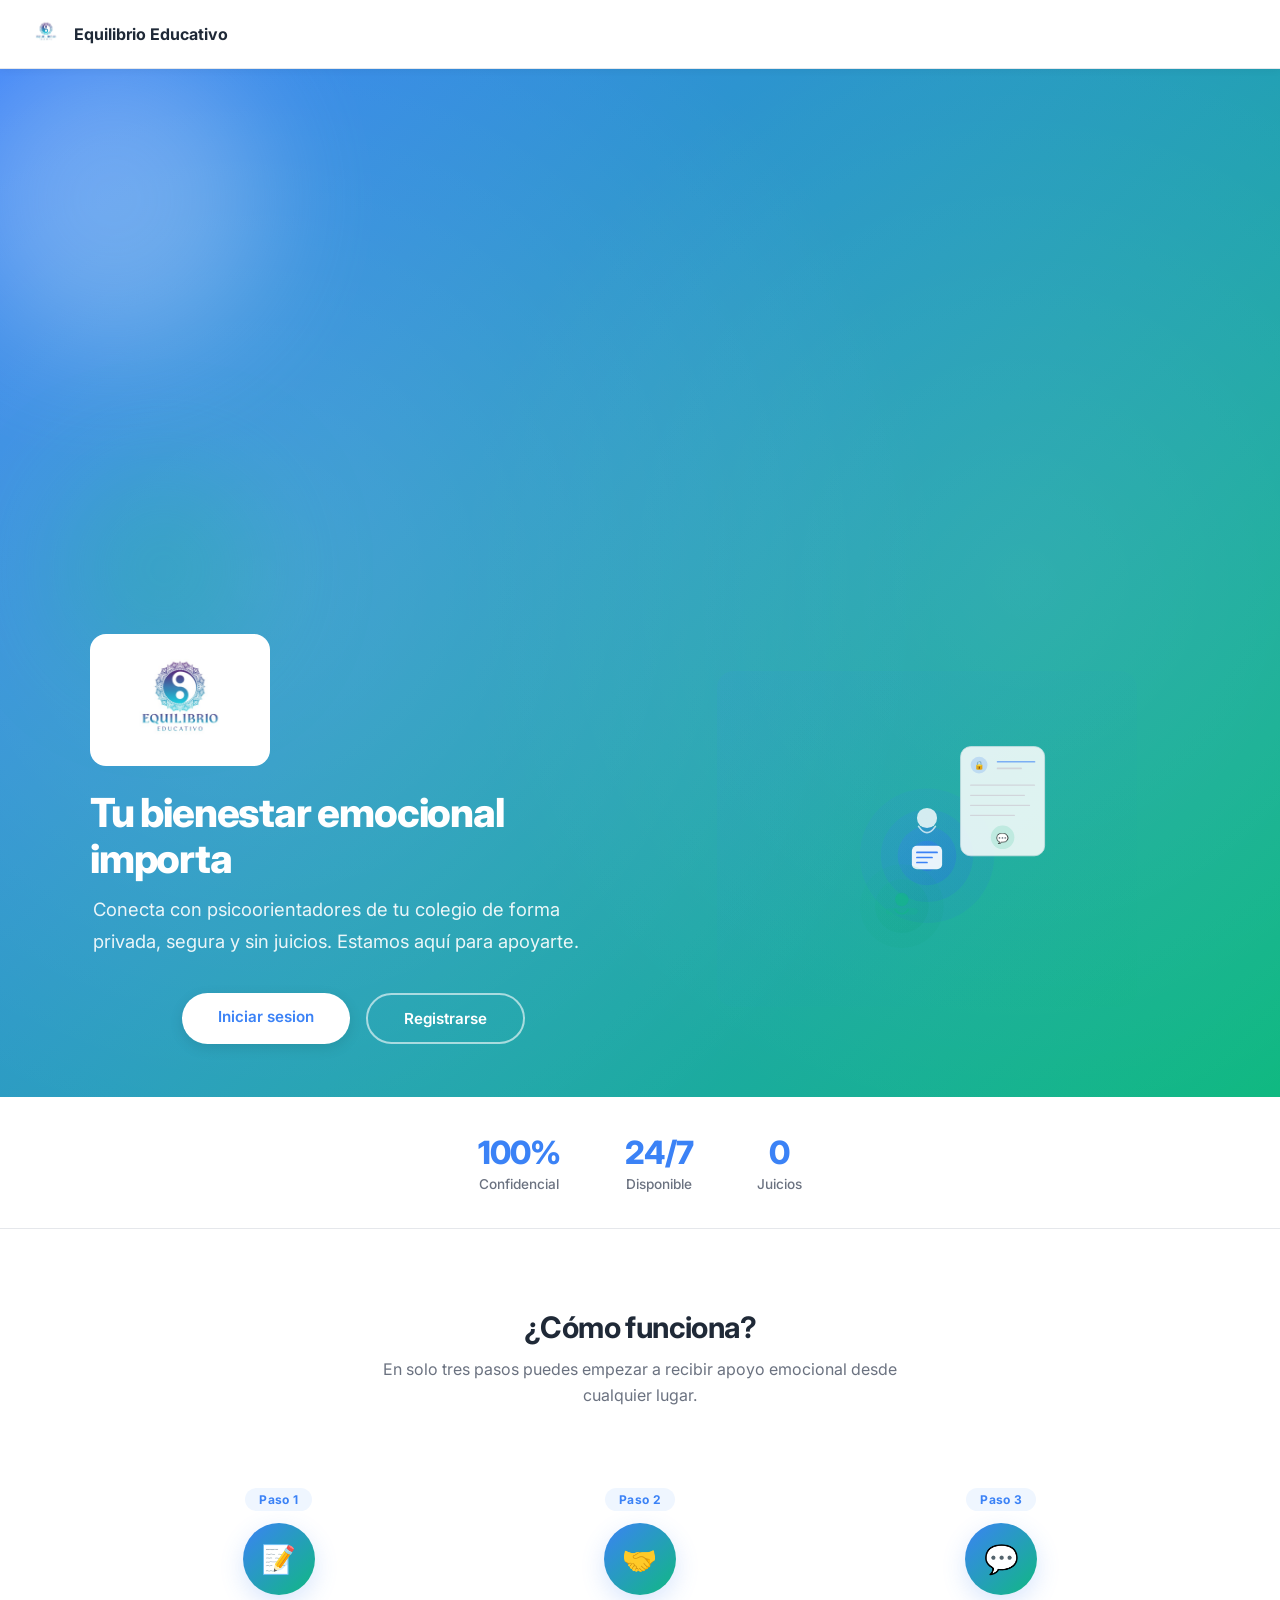
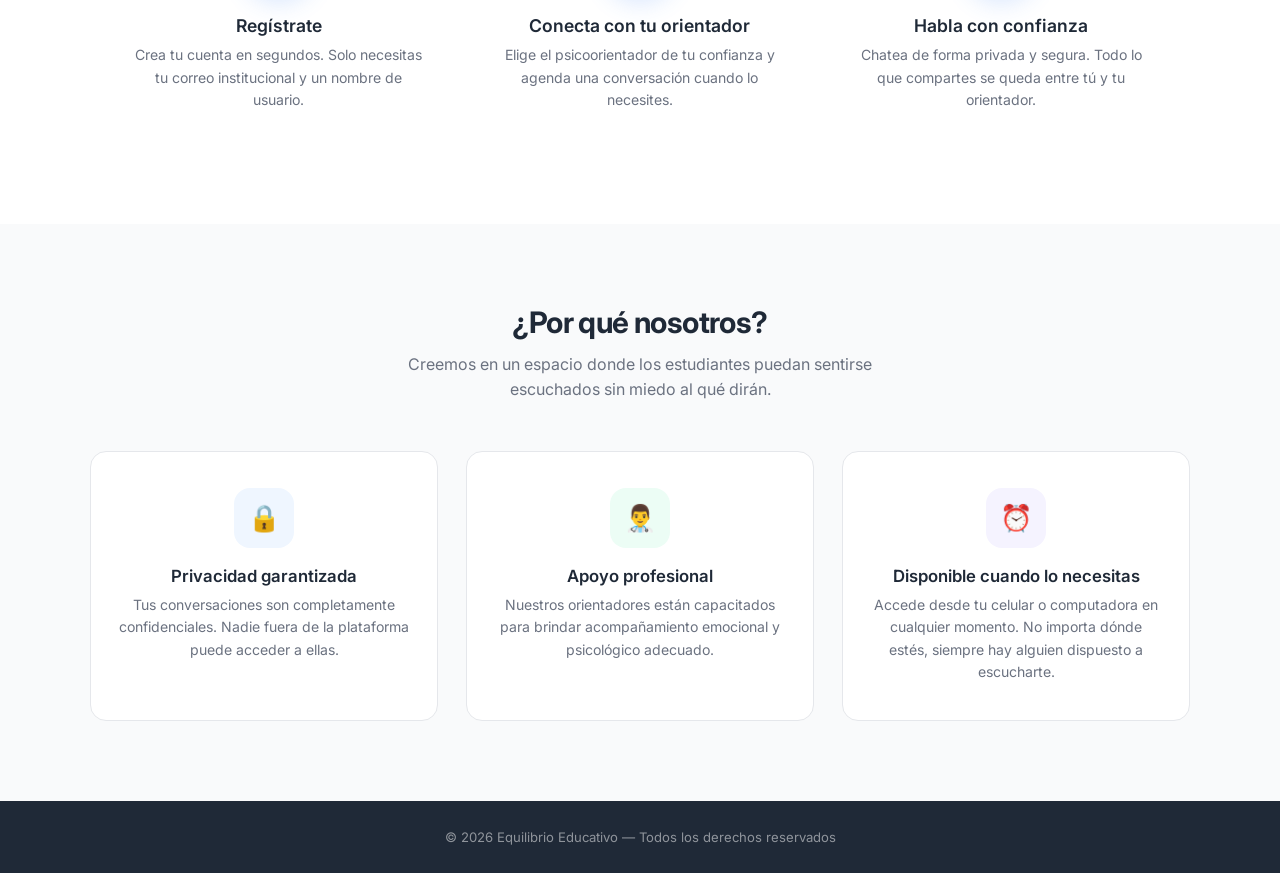
==== commit ed0ad7cf: "feat: hero más compacto, ilustración más grande y barra de stats" ====
--- a/index.html
+++ b/index.html
@@ -30,7 +30,7 @@
             background: linear-gradient(135deg, #3B82F6 0%, #10B981 100%);
             color: #fff;
             text-align: center;
-            padding: 80px 24px 72px;
+            padding: 60px 24px 48px;
             position: relative;
             overflow: hidden;
         }
@@ -253,7 +253,7 @@
 
         @media (max-width: 768px) {
             .landing-hero {
-                padding: 56px 20px 48px;
+                padding: 40px 20px 32px;
             }
             .landing-hero h1 {
                 font-size: 1.8rem;
@@ -318,6 +318,21 @@
             </div>
         </div>
     </section>
+
+    <div class="stats-bar">
+        <div class="stat-item animate-on-scroll">
+            <span class="stat-number">100%</span>
+            <span class="stat-label">Confidencial</span>
+        </div>
+        <div class="stat-item animate-on-scroll">
+            <span class="stat-number">24/7</span>
+            <span class="stat-label">Disponible</span>
+        </div>
+        <div class="stat-item animate-on-scroll">
+            <span class="stat-number">0</span>
+            <span class="stat-label">Juicios</span>
+        </div>
+    </div>
 
     <section class="landing-section">
         <h2>¿Cómo funciona?</h2>
--- a/css/estilos.css
+++ b/css/estilos.css
@@ -1006,6 +1006,7 @@
   display: grid;
   grid-template-columns: 1fr 1fr;
   align-items: center;
+  min-height: 420px;
   gap: 48px;
   max-width: 1100px;
   margin: 0 auto;
@@ -1019,7 +1020,8 @@
 }
 
 .hero-illustration img {
-  max-width: 100%;
+  width: 100%;
+  max-width: 420px;
   height: auto;
 }
 
@@ -1033,6 +1035,42 @@
   }
 }
 
+/* ── STATS BAR ── */
+.stats-bar {
+  display: flex;
+  justify-content: center;
+  gap: 64px;
+  padding: 36px 24px;
+  background: #fff;
+  border-bottom: 1px solid #E5E7EB;
+}
+.stat-item {
+  text-align: center;
+  display: flex;
+  flex-direction: column;
+  gap: 4px;
+}
+.stat-number {
+  font-size: 2rem;
+  font-weight: 800;
+  color: #3B82F6;
+  letter-spacing: -0.03em;
+}
+.stat-label {
+  font-size: 0.85rem;
+  color: #6B7280;
+  font-weight: 500;
+}
+@media (max-width: 768px) {
+  .stats-bar {
+    gap: 32px;
+    padding: 24px 16px;
+  }
+  .stat-number {
+    font-size: 1.5rem;
+  }
+}
+
 /* ── SKELETON LOADING ── */
 .skeleton {
   background: linear-gradient(90deg, #f0f0f0 25%, #e0e0e0 50%, #f0f0f0 75%);
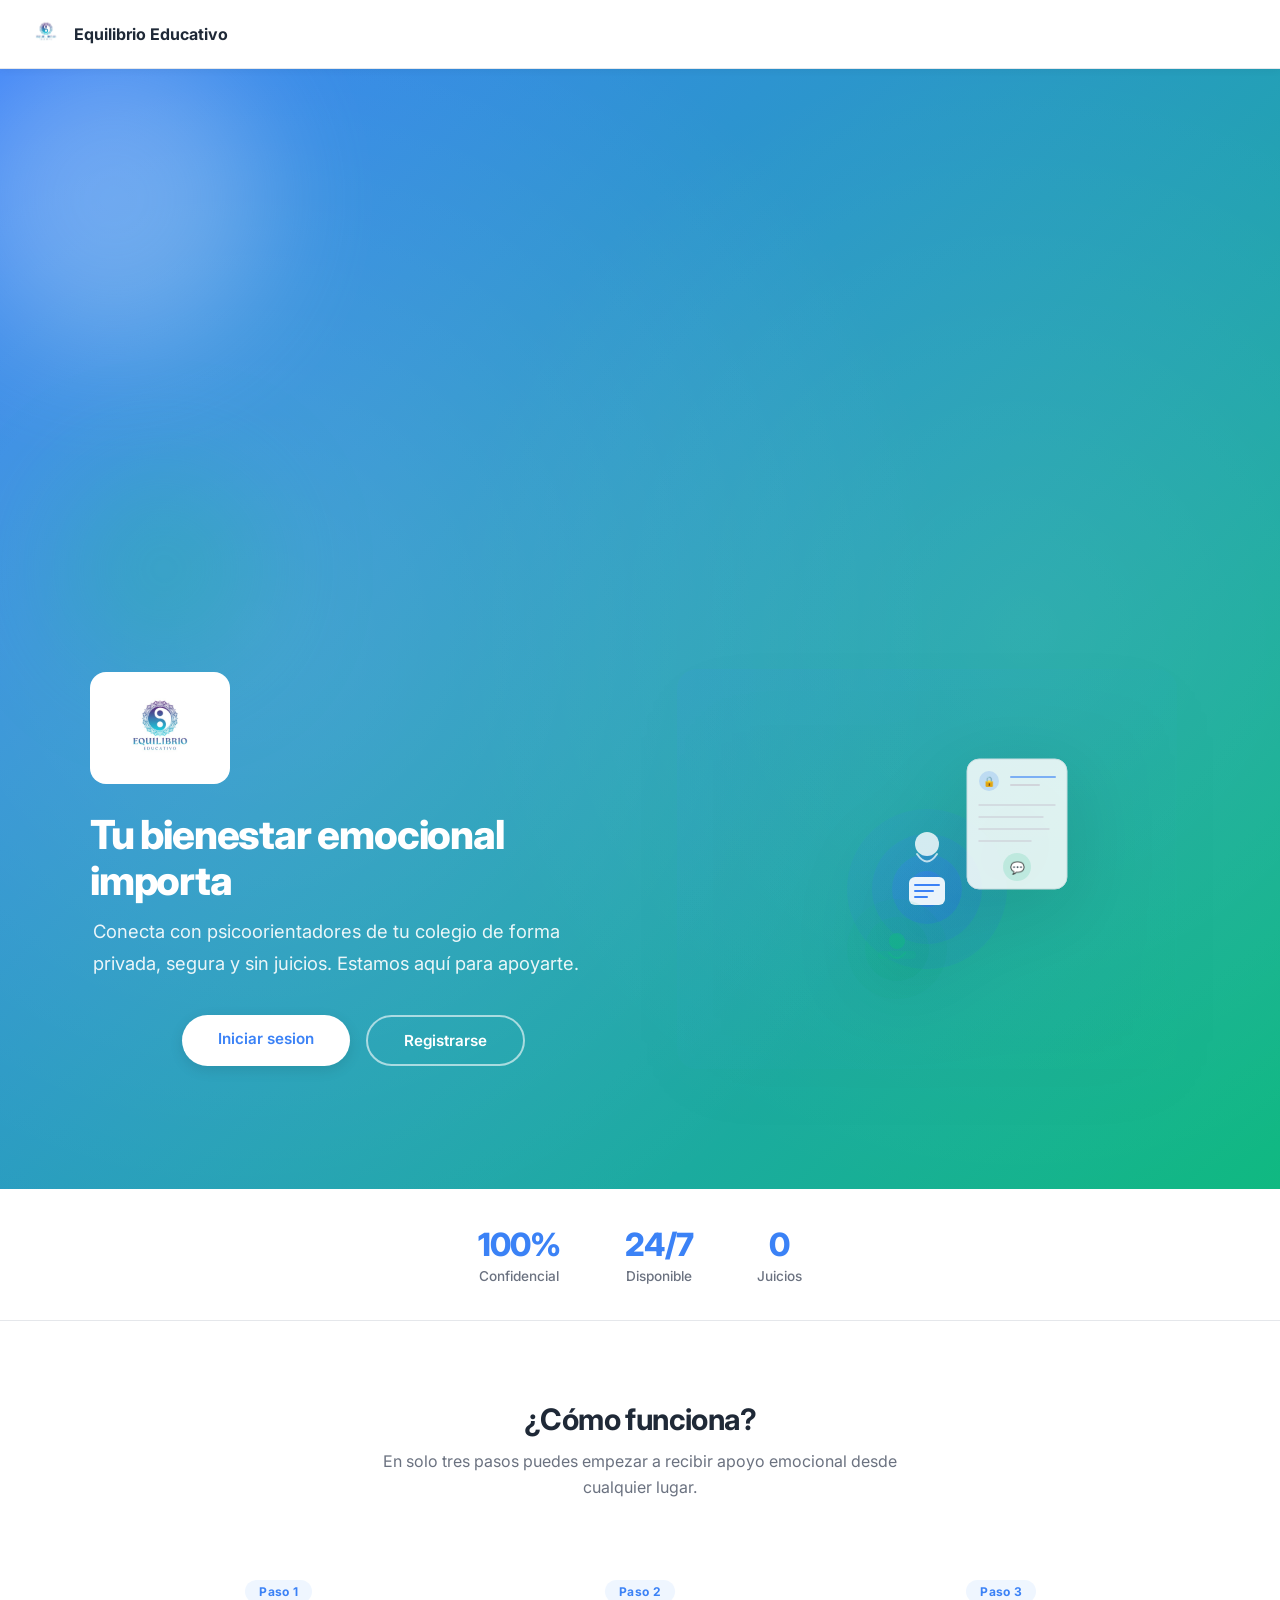
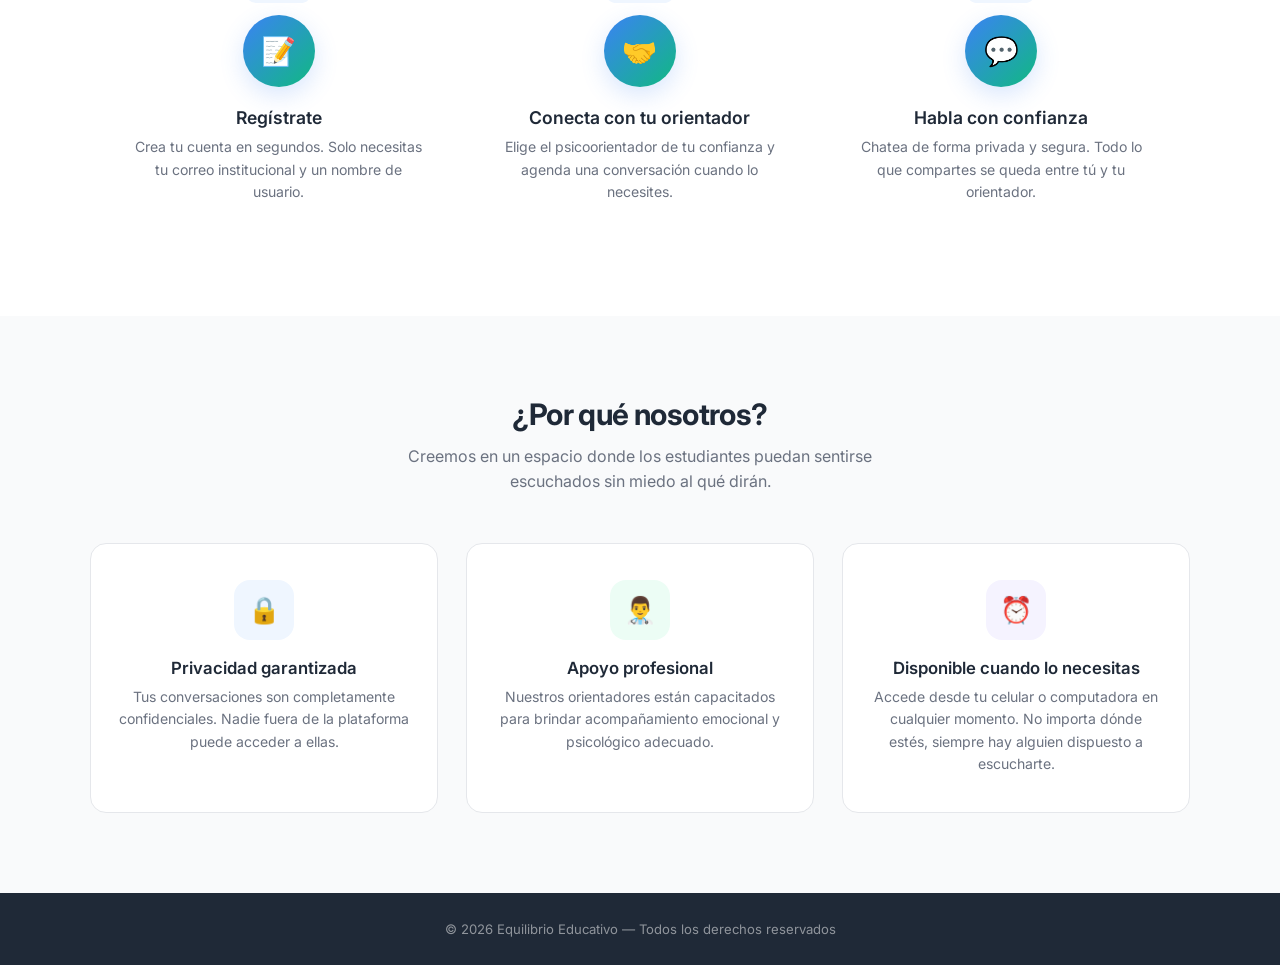
==== commit 2cf35a62: "fix: hero padding, ilustración más grande y logo card ajustado" ====
--- a/index.html
+++ b/index.html
@@ -30,7 +30,7 @@
             background: linear-gradient(135deg, #3B82F6 0%, #10B981 100%);
             color: #fff;
             text-align: center;
-            padding: 60px 24px 48px;
+            padding: 60px 24px 80px;
             position: relative;
             overflow: hidden;
         }
@@ -49,12 +49,12 @@
         .hero-logo-wrapper {
             background: #fff;
             border-radius: 16px;
-            padding: 10px 20px;
+            padding: 16px 20px;
             display: inline-block;
-            margin-bottom: 20px;
+            margin-bottom: 24px;
         }
         .hero-logo-wrapper img {
-            width: 140px;
+            width: 100px;
             height: auto;
             display: block;
         }
@@ -253,7 +253,7 @@
 
         @media (max-width: 768px) {
             .landing-hero {
-                padding: 40px 20px 32px;
+                padding: 40px 20px 56px;
             }
             .landing-hero h1 {
                 font-size: 1.8rem;
--- a/css/estilos.css
+++ b/css/estilos.css
@@ -1006,7 +1006,7 @@
   display: grid;
   grid-template-columns: 1fr 1fr;
   align-items: center;
-  min-height: 420px;
+  min-height: 480px;
   gap: 48px;
   max-width: 1100px;
   margin: 0 auto;
@@ -1021,8 +1021,9 @@
 
 .hero-illustration img {
   width: 100%;
-  max-width: 420px;
+  max-width: 500px;
   height: auto;
+  filter: drop-shadow(0 20px 40px rgba(0,0,0,0.15));
 }
 
 @media (max-width: 768px) {
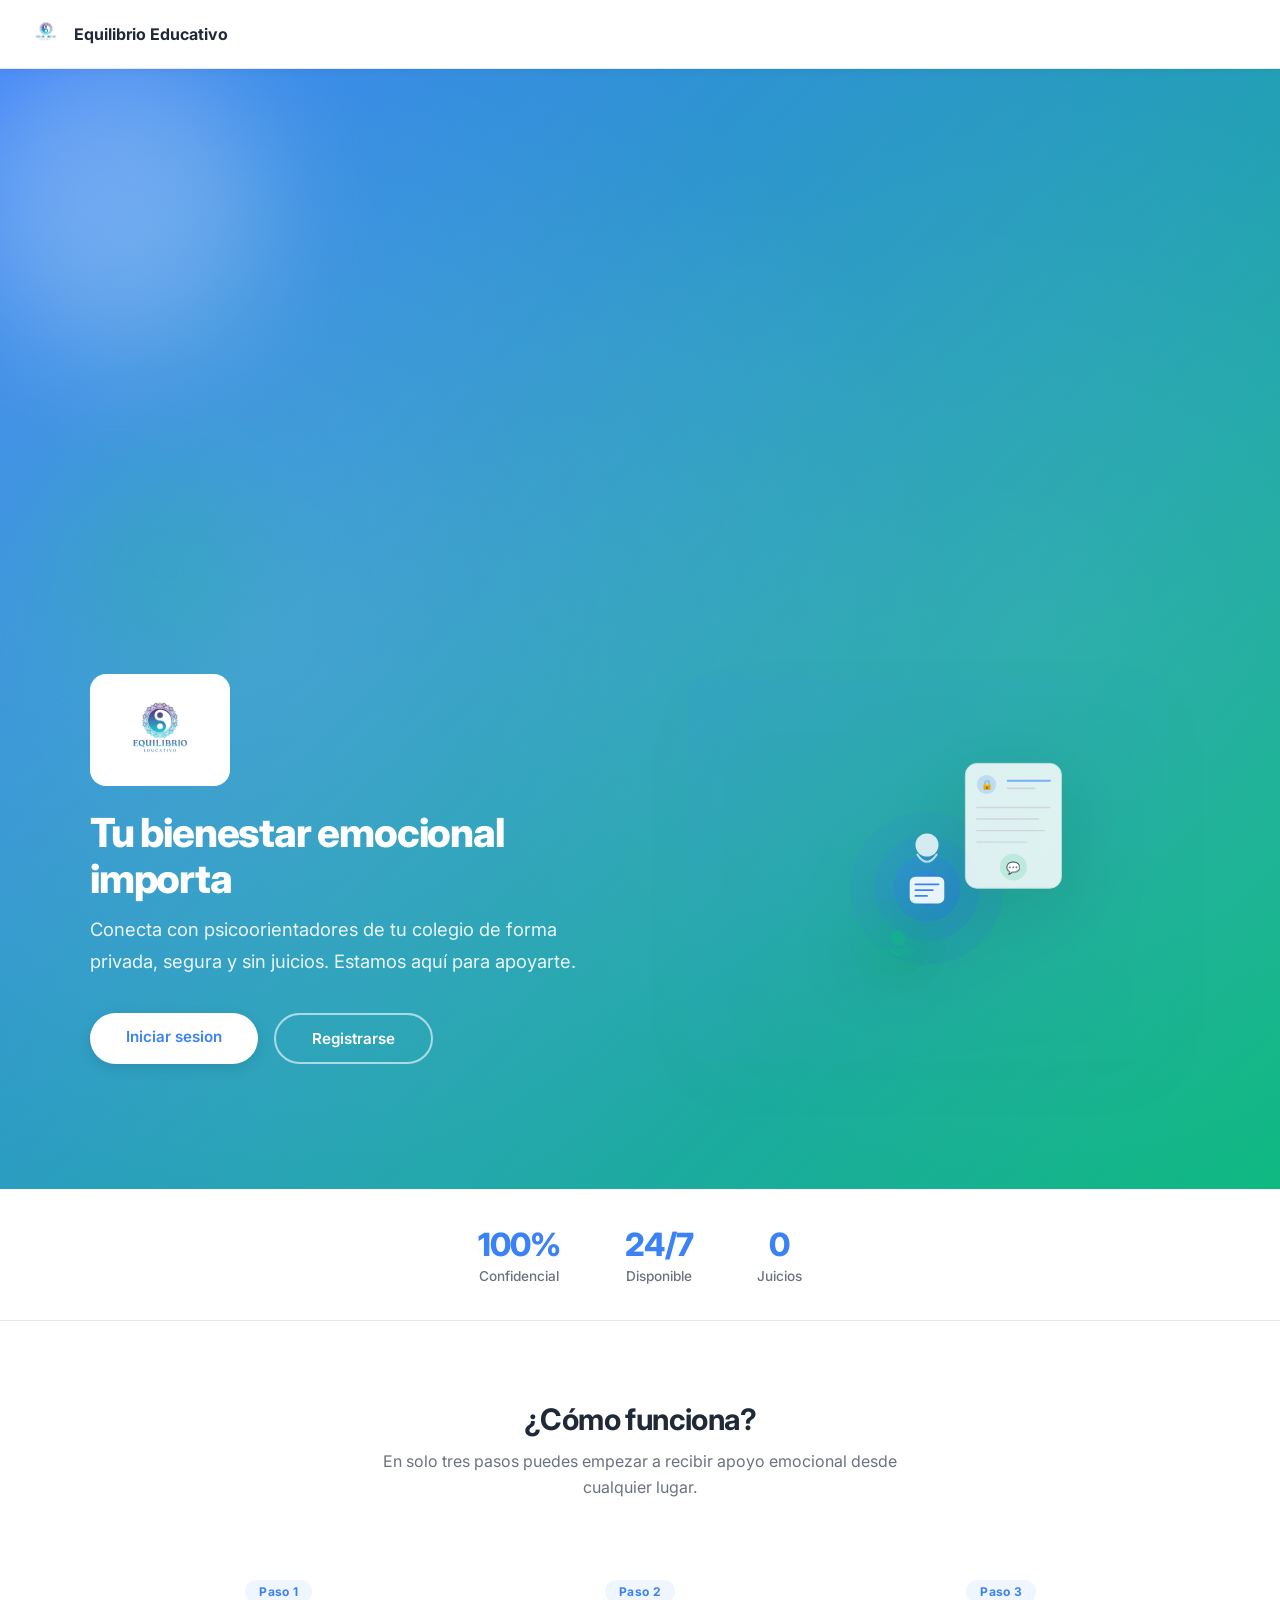
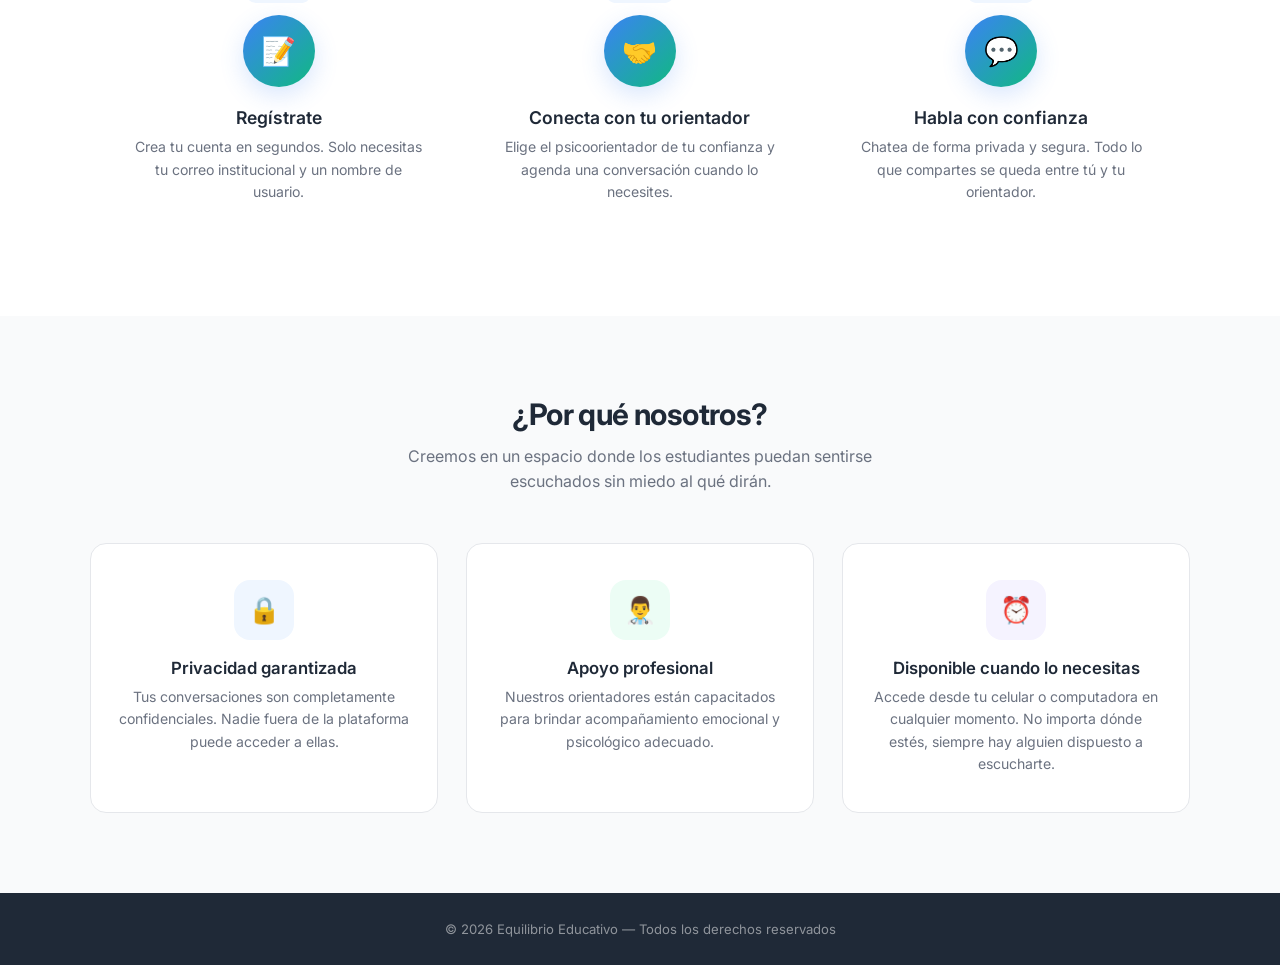
==== commit 40ae0510: "fix: hero grid layout, botones visibles e ilustración grande" ====
--- a/index.html
+++ b/index.html
@@ -251,6 +251,42 @@
             color: #fff;
         }
 
+        .landing-hero {
+            text-align: left;
+        }
+        .landing-hero-inner {
+            display: grid;
+            grid-template-columns: 1fr 1fr;
+            align-items: center;
+            gap: 48px;
+            max-width: 1100px;
+            margin: 0 auto;
+            position: relative;
+            z-index: 1;
+        }
+        .hero-text {
+            display: flex;
+            flex-direction: column;
+            align-items: flex-start;
+        }
+        .hero-buttons {
+            justify-content: flex-start;
+        }
+        .landing-hero p {
+            margin: 0 0 36px;
+        }
+        .hero-illustration {
+            display: flex;
+            align-items: center;
+            justify-content: center;
+        }
+        .hero-illustration img {
+            width: 100%;
+            max-width: 480px;
+            height: auto;
+            filter: drop-shadow(0 20px 40px rgba(0,0,0,0.15));
+        }
+
         @media (max-width: 768px) {
             .landing-hero {
                 padding: 40px 20px 56px;
@@ -285,6 +321,19 @@
             }
             .why-card {
                 padding: 28px 20px;
+            }
+            .landing-hero-inner {
+                grid-template-columns: 1fr;
+                text-align: center;
+            }
+            .hero-text {
+                align-items: center;
+            }
+            .hero-buttons {
+                justify-content: center;
+            }
+            .hero-illustration {
+                display: none;
             }
         }
     </style>
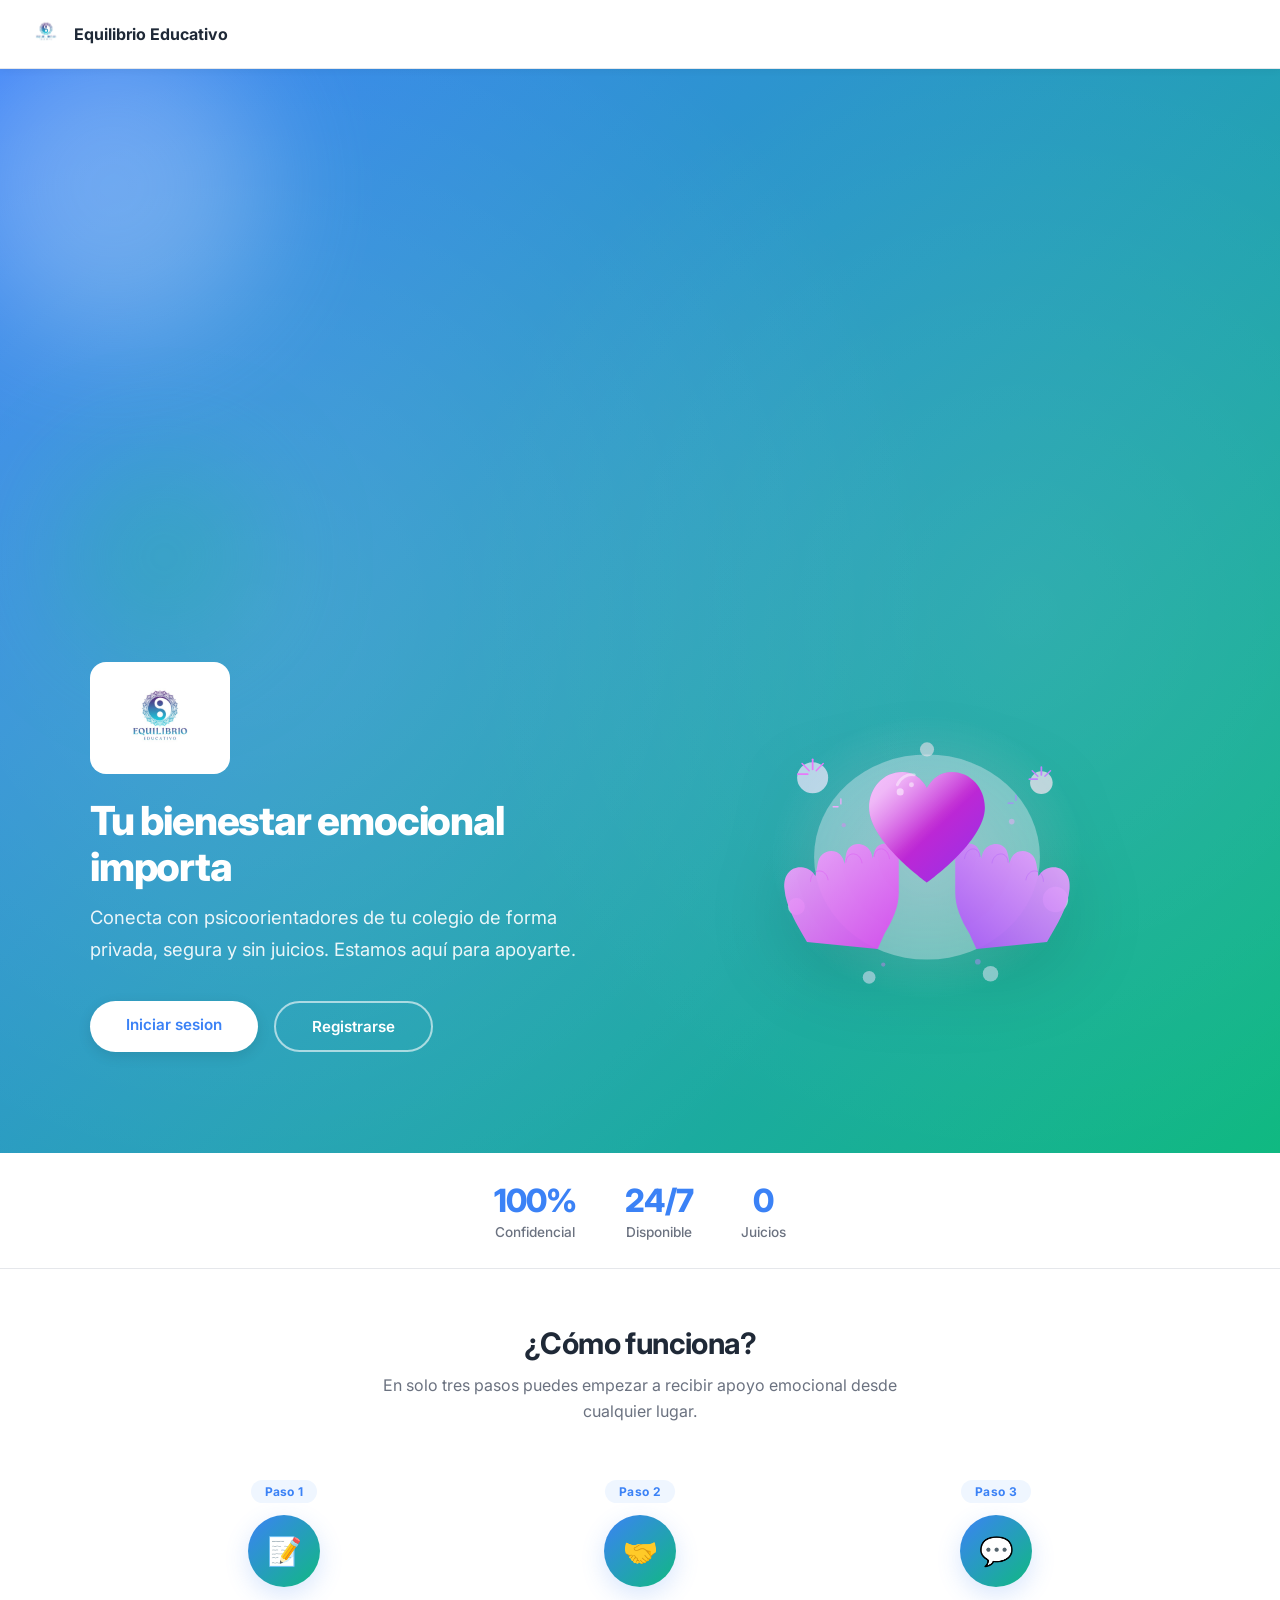
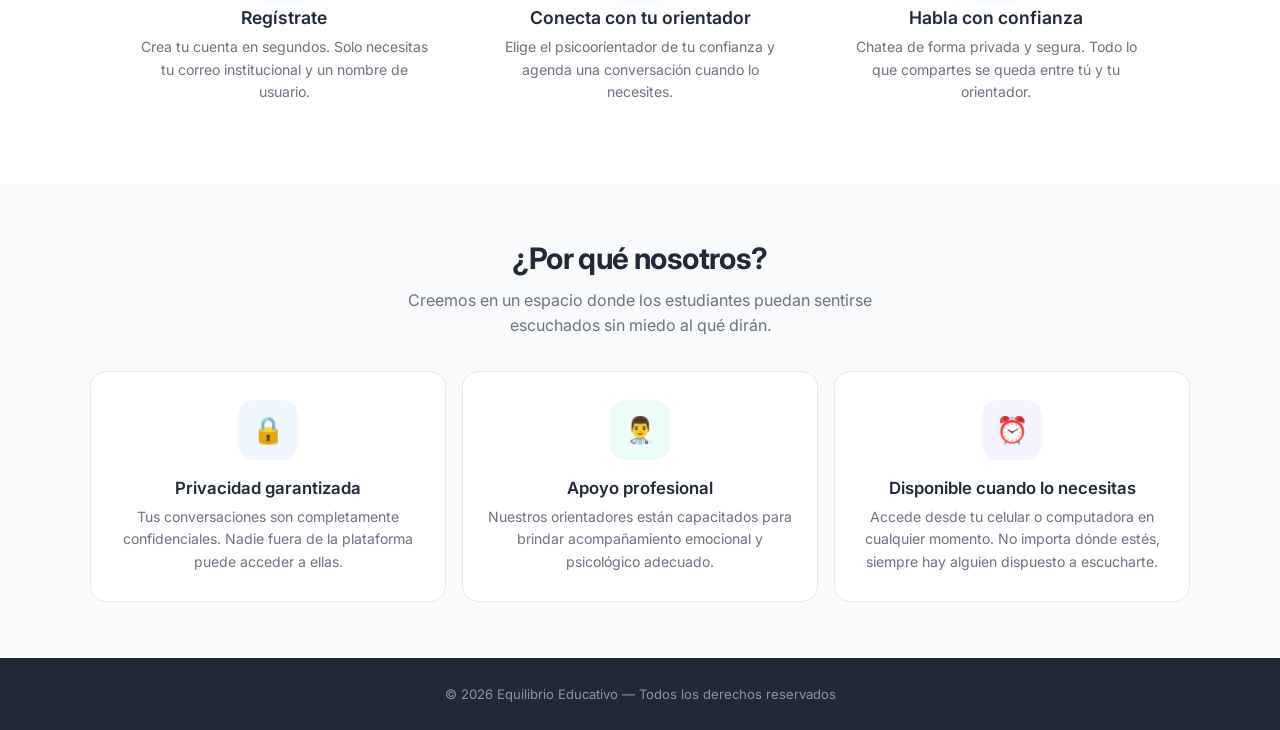
==== commit b94cf289: "fix: audit completo — empty states y espaciado en toda la app" ====
--- a/index.html
+++ b/index.html
@@ -30,7 +30,7 @@
             background: linear-gradient(135deg, #3B82F6 0%, #10B981 100%);
             color: #fff;
             text-align: center;
-            padding: 60px 24px 80px;
+            padding: 48px 24px 56px;
             position: relative;
             overflow: hidden;
         }
@@ -65,14 +65,14 @@
             margin: 0 0 12px;
             line-height: 1.15;
         }
-        .landing-hero p {
-            font-size: 1.15rem;
-            opacity: 0.9;
-            max-width: 520px;
-            margin: 0 auto 36px;
-            line-height: 1.7;
-            font-weight: 400;
-        }
+            .landing-hero p {
+                font-size: 1.15rem;
+                opacity: 0.9;
+                max-width: 520px;
+                margin: 0 auto 28px;
+                line-height: 1.7;
+                font-weight: 400;
+            }
         .hero-buttons {
             display: flex;
             gap: 16px;
@@ -117,7 +117,7 @@
         }
 
         .landing-section {
-            padding: 80px 24px;
+            padding: 56px 24px;
             max-width: 1100px;
             margin: 0 auto;
         }
@@ -134,18 +134,18 @@
             color: #6B7280;
             font-size: 1rem;
             max-width: 520px;
-            margin: 0 auto 48px;
+            margin: 0 auto 32px;
             line-height: 1.6;
         }
 
         .steps-grid {
             display: grid;
             grid-template-columns: repeat(3, 1fr);
-            gap: 32px;
+            gap: 16px;
         }
         .step-card {
             text-align: center;
-            padding: 32px 20px;
+            padding: 24px 20px;
         }
         .step-icon {
             width: 72px;
@@ -187,12 +187,12 @@
         .why-grid {
             display: grid;
             grid-template-columns: repeat(3, 1fr);
-            gap: 28px;
+            gap: 16px;
         }
         .why-card {
             background: #fff;
             border-radius: 16px;
-            padding: 36px 28px;
+            padding: 28px 24px;
             text-align: center;
             border: 1px solid #E5E7EB;
             transition: transform 0.25s ease, box-shadow 0.25s ease;
@@ -289,7 +289,7 @@
 
         @media (max-width: 768px) {
             .landing-hero {
-                padding: 40px 20px 56px;
+                padding: 36px 20px 48px;
             }
             .landing-hero h1 {
                 font-size: 1.8rem;
@@ -306,7 +306,7 @@
                 font-size: 0.9rem;
             }
             .landing-section {
-                padding: 56px 20px;
+                padding: 40px 20px;
             }
             .landing-section h2 {
                 font-size: 1.5rem;
@@ -314,13 +314,13 @@
             .steps-grid,
             .why-grid {
                 grid-template-columns: 1fr;
-                gap: 24px;
+                gap: 16px;
             }
             .step-card {
-                padding: 24px 16px;
+                padding: 20px 16px;
             }
             .why-card {
-                padding: 28px 20px;
+                padding: 24px 20px;
             }
             .landing-hero-inner {
                 grid-template-columns: 1fr;
--- a/css/estilos.css
+++ b/css/estilos.css
@@ -81,14 +81,13 @@
     display: flex;
     justify-content: center;
     align-items: center;
-    padding: 48px 24px;
-    min-height: calc(100vh - 170px);
+    padding: 32px 24px;
 }
 
 .tarjeta-inicio {
     background: var(--color-blanco);
     border-radius: 16px;
-    padding: 48px 40px;
+    padding: 28px;
     max-width: 420px;
     width: 100%;
     text-align: center;
@@ -260,8 +259,7 @@
 .page-content {
     margin-left: 64px;
     flex: 1;
-    padding: 40px 32px;
-    min-height: 100vh;
+    padding: 28px 24px;
 }
 
 /* ── CONTENEDOR GENERAL ── */
@@ -280,7 +278,7 @@
 
 .contenedor > p {
     color: var(--color-texto-muted);
-    margin-bottom: 32px;
+    margin-bottom: 24px;
     font-size: 0.9rem;
     line-height: 1.6;
 }
@@ -331,7 +329,7 @@
 .emotion-row {
     display: flex;
     gap: 10px;
-    margin-bottom: 32px;
+    margin-bottom: 24px;
     flex-wrap: wrap;
 }
 
@@ -561,7 +559,200 @@
 }
 
 body.dark .sidebar {
-    background: #0a0f1a;
+    background: linear-gradient(180deg, #0f172a 0%, #1e1b4b 100%);
+}
+
+/* ── TASK 1: GRADIENT ACCENT BAR ── */
+.gradient-accent-bar {
+    height: 3px;
+    background: linear-gradient(90deg, #3B82F6, #8B5CF6, #10B981);
+    position: fixed;
+    top: 0;
+    left: 0;
+    right: 0;
+    z-index: 200;
+}
+
+/* ── TASK 2: GREETING GLOW CARD ── */
+.greeting-glow-card {
+    background: linear-gradient(135deg, rgba(59,130,246,0.15), rgba(139,92,246,0.1));
+    border: 1px solid rgba(59,130,246,0.2);
+    border-radius: 20px;
+    padding: 28px 32px;
+    backdrop-filter: blur(10px);
+    margin-bottom: 24px;
+}
+
+.gradient-name {
+    background: linear-gradient(135deg, #60A5FA, #A78BFA);
+    -webkit-background-clip: text;
+    -webkit-text-fill-color: transparent;
+    background-clip: text;
+}
+
+.wave-emoji {
+    display: inline-block;
+    animation: wave-pulse 2s ease-in-out infinite;
+}
+
+@keyframes wave-pulse {
+    0%, 100% { transform: scale(1); }
+    50% { transform: scale(1.15) rotate(8deg); }
+}
+
+/* ── TASK 3: EMOTION CARDS UPGRADE ── */
+.emo-card {
+    transition: all 0.3s cubic-bezier(0.34, 1.56, 0.64, 1) !important;
+}
+
+.emo-card:hover {
+    transform: scale(1.08) !important;
+}
+
+.emo-card[data-emotion="triste"]:hover,
+.emo-card[data-emotion="triste"].selected {
+    background: linear-gradient(135deg, rgba(59,130,246,0.2), rgba(59,130,246,0.05));
+    border-color: rgba(59,130,246,0.6);
+    box-shadow: 0 0 20px rgba(59,130,246,0.3), 0 4px 12px rgba(59,130,246,0.15);
+}
+
+.emo-card[data-emotion="regular"]:hover,
+.emo-card[data-emotion="regular"].selected {
+    background: linear-gradient(135deg, rgba(234,179,8,0.2), rgba(234,179,8,0.05));
+    border-color: rgba(234,179,8,0.6);
+    box-shadow: 0 0 20px rgba(234,179,8,0.3), 0 4px 12px rgba(234,179,8,0.15);
+}
+
+.emo-card[data-emotion="bien"]:hover,
+.emo-card[data-emotion="bien"].selected {
+    background: linear-gradient(135deg, rgba(16,185,129,0.2), rgba(16,185,129,0.05));
+    border-color: rgba(16,185,129,0.6);
+    box-shadow: 0 0 20px rgba(16,185,129,0.3), 0 4px 12px rgba(16,185,129,0.15);
+}
+
+.emo-card[data-emotion="genial"]:hover,
+.emo-card[data-emotion="genial"].selected {
+    background: linear-gradient(135deg, rgba(249,115,22,0.2), rgba(249,115,22,0.05));
+    border-color: rgba(249,115,22,0.6);
+    box-shadow: 0 0 20px rgba(249,115,22,0.3), 0 4px 12px rgba(249,115,22,0.15);
+}
+
+.emo-card[data-emotion="ansioso"]:hover,
+.emo-card[data-emotion="ansioso"].selected {
+    background: linear-gradient(135deg, rgba(239,68,68,0.2), rgba(239,68,68,0.05));
+    border-color: rgba(239,68,68,0.6);
+    box-shadow: 0 0 20px rgba(239,68,68,0.3), 0 4px 12px rgba(239,68,68,0.15);
+}
+
+/* ── TASK 4: COUNSELOR CARD UPGRADE ── */
+.card-psico {
+    background: linear-gradient(135deg, #1e293b, #1a2540) !important;
+    border: 1px solid rgba(59,130,246,0.25) !important;
+    border-radius: 16px !important;
+    transition: all 0.3s ease !important;
+    position: relative;
+}
+
+.card-psico:hover {
+    border-color: rgba(59,130,246,0.6) !important;
+    box-shadow: 0 8px 32px rgba(59,130,246,0.2) !important;
+    transform: translateY(-4px) !important;
+}
+
+.card-psico .card-header-row {
+    display: flex;
+    align-items: center;
+    gap: 12px;
+    margin-bottom: 10px;
+}
+
+.card-psico .card-avatar {
+    width: 48px;
+    height: 48px;
+    border-radius: 50%;
+    background: linear-gradient(135deg, #3B82F6, #8B5CF6);
+    display: flex;
+    align-items: center;
+    justify-content: center;
+    font-weight: 700;
+    color: white;
+    font-size: 1.1rem;
+    flex-shrink: 0;
+}
+
+.card-psico .specialty-tag {
+    background: rgba(59,130,246,0.15);
+    color: #60A5FA;
+    padding: 3px 10px;
+    border-radius: 50px;
+    font-size: 0.75rem;
+    display: inline-block;
+    margin-top: 4px;
+}
+
+body.dark .card-psico h3 {
+    color: #f1f5f9;
+}
+
+body.dark .card-psico p {
+    color: #94a3b8;
+}
+
+/* ── TASK 5: SIDEBAR UPGRADE ── */
+body.dark .sidebar {
+    background: linear-gradient(180deg, #0f172a 0%, #1e1b4b 100%) !important;
+}
+
+body.dark .sidebar-icon.active {
+    background: rgba(59,130,246,0.2);
+    box-shadow: 0 0 12px rgba(59,130,246,0.3);
+    border-radius: 12px;
+    color: #60A5FA;
+}
+
+.sidebar-icon {
+    position: relative;
+}
+
+.sidebar-icon[data-tooltip]::after {
+    content: attr(data-tooltip);
+    position: absolute;
+    left: 60px;
+    top: 50%;
+    transform: translateY(-50%);
+    background: #1e293b;
+    color: #f1f5f9;
+    padding: 4px 10px;
+    border-radius: 6px;
+    font-size: 0.72rem;
+    white-space: nowrap;
+    opacity: 0;
+    pointer-events: none;
+    transition: opacity 0.2s, transform 0.2s;
+    z-index: 200;
+    box-shadow: 0 2px 8px rgba(0,0,0,0.3);
+}
+
+.sidebar-icon[data-tooltip]:hover::after {
+    opacity: 1;
+}
+
+/* ── TASK 6: PARTICLE DOT BACKGROUND ── */
+body.dark .page-content {
+    background-image: radial-gradient(rgba(59,130,246,0.08) 1px, transparent 1px);
+    background-size: 24px 24px;
+    background-color: var(--color-bg);
+}
+
+/* ── TASK 7: SECTION TITLE ACCENT ── */
+.section-title-accent {
+    border-left: 3px solid #3B82F6;
+    padding-left: 12px;
+    background: linear-gradient(135deg, #60A5FA, #A78BFA);
+    -webkit-background-clip: text;
+    -webkit-text-fill-color: transparent;
+    background-clip: text;
+    margin-bottom: 16px !important;
 }
 
 body.dark .btn-secundario {
@@ -572,6 +763,35 @@
 body.dark .btn-secundario:hover {
     border-color: var(--color-primario);
     color: var(--color-primario);
+}
+
+/* ── EMOTION CARD: DAILY LIMIT STATES ── */
+.emo-card.disabled {
+    opacity: 0.4;
+    cursor: not-allowed;
+    pointer-events: none;
+}
+
+.emo-card.registered-today {
+    opacity: 1 !important;
+    pointer-events: none;
+    border: 2px solid #10B981;
+    box-shadow: 0 0 12px rgba(16,185,129,0.3);
+}
+
+.emocion-status-msg {
+    text-align: center;
+    padding: 14px 20px;
+    margin-bottom: 28px;
+    border-radius: var(--radio-card);
+    font-size: 0.9rem;
+    background: rgba(16,185,129,0.08);
+    border: 1px solid rgba(16,185,129,0.2);
+    color: var(--color-texto-muted);
+}
+
+.emocion-status-msg strong {
+    color: var(--color-exito);
 }
 
 /* ── RESPONSIVE ── */
@@ -681,7 +901,7 @@
     background: var(--color-blanco);
     border-radius: var(--radio-card);
     padding: 20px 24px;
-    margin-bottom: 32px;
+    margin-bottom: 24px;
     box-shadow: var(--sombra-card);
     display: flex;
     align-items: center;
@@ -1040,8 +1260,8 @@
 .stats-bar {
   display: flex;
   justify-content: center;
-  gap: 64px;
-  padding: 36px 24px;
+  gap: 48px;
+  padding: 28px 24px;
   background: #fff;
   border-bottom: 1px solid #E5E7EB;
 }
@@ -1107,6 +1327,44 @@
   background-size: 200% 100%;
 }
 
+/* ── EMPTY STATE ── */
+.empty-state {
+  text-align: center;
+  padding: 40px 20px;
+  display: flex;
+  flex-direction: column;
+  align-items: center;
+  gap: 10px;
+}
+.empty-state .empty-icon {
+  font-size: 2.8rem;
+  margin-bottom: 4px;
+  opacity: 0.7;
+}
+.empty-state h4 {
+  font-size: 1rem;
+  font-weight: 600;
+  color: var(--color-texto);
+  margin: 0;
+}
+.empty-state p {
+  font-size: 0.85rem;
+  color: var(--color-texto-muted);
+  margin: 0;
+  max-width: 260px;
+  line-height: 1.5;
+}
+
+/* ── GLOBAL SPACING FIX ── */
+.contenedor > h2,
+.contenedor > h3 {
+  margin-top: 24px;
+  margin-bottom: 12px;
+}
+.tarjeta-grafica {
+  margin-bottom: 20px;
+}
+
 /* ── PREFERS-REDUCED-MOTION ── */
 @media (prefers-reduced-motion: reduce) {
   *, *::before, *::after {
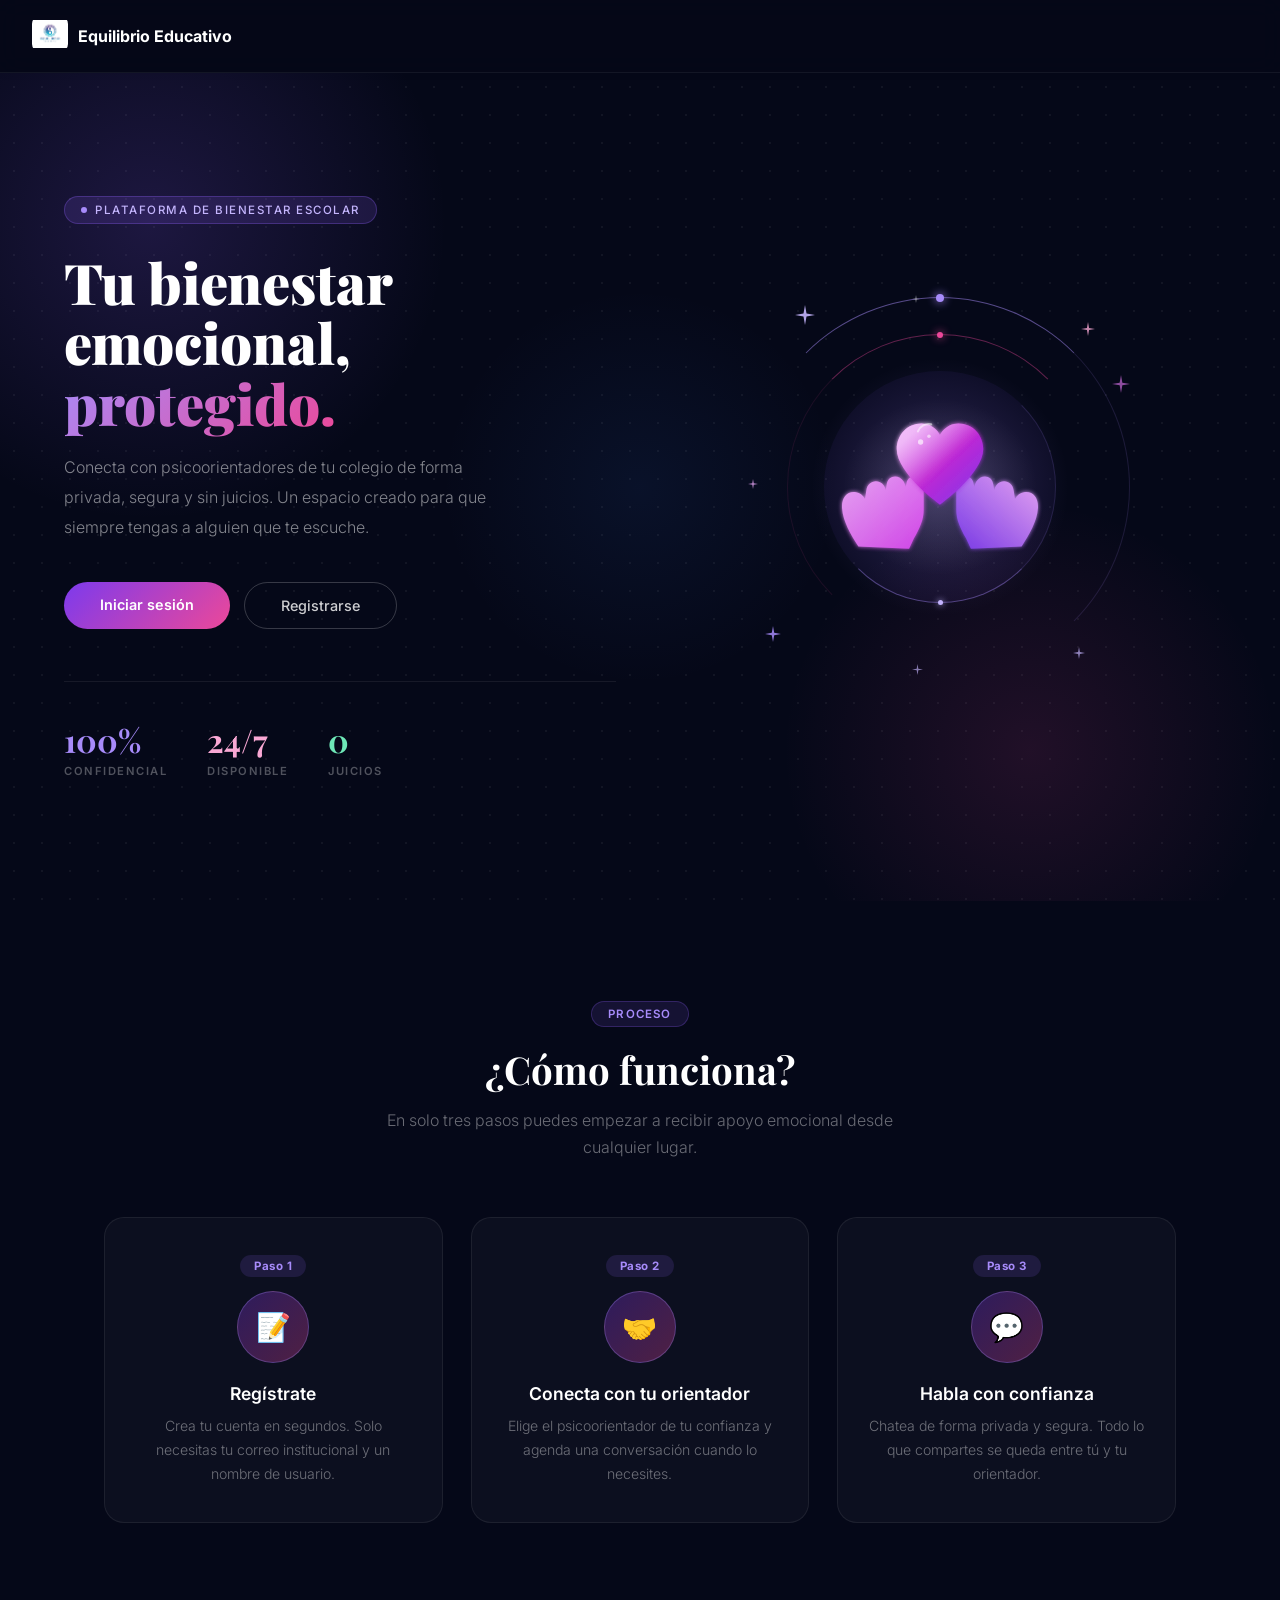
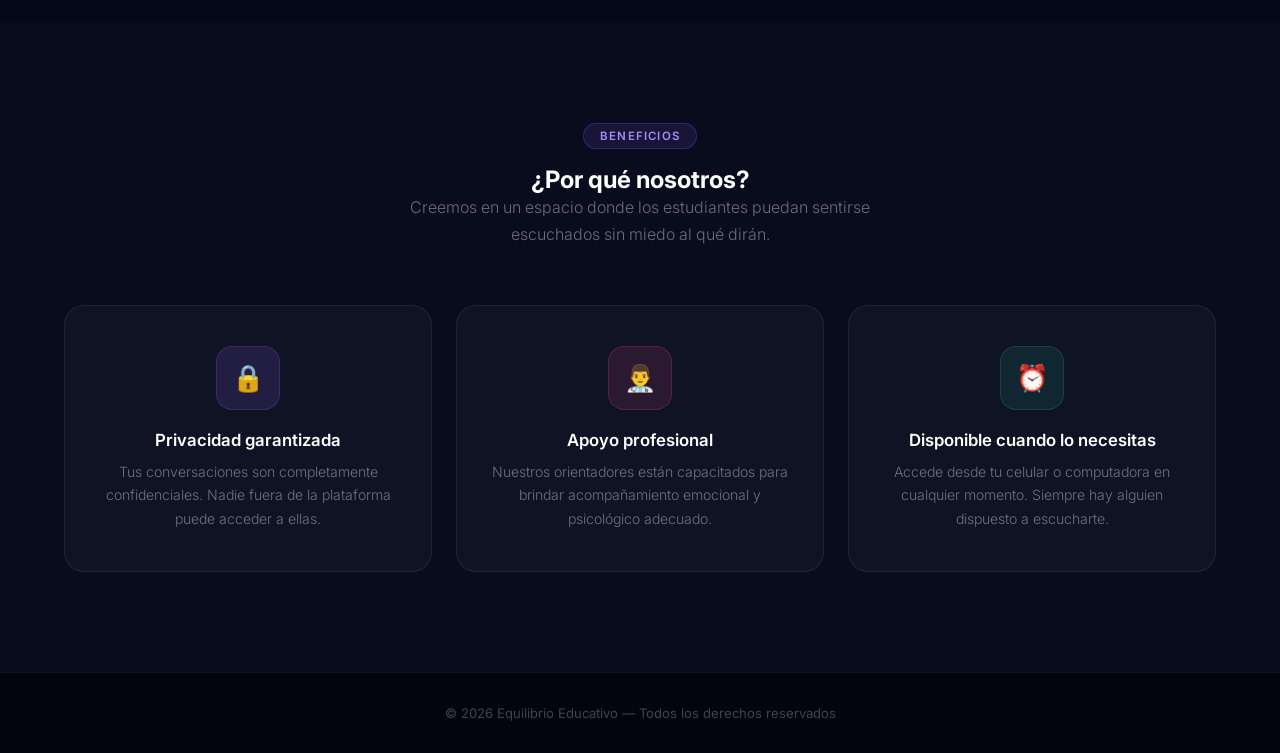
==== commit d3b15fbd: "feat: hero cinematográfico con anillos giratorios y destellos" ====
--- a/index.html
+++ b/index.html
@@ -8,333 +8,226 @@
     <meta name="description" content="Equilibrio Educativo — Tu espacio seguro de bienestar emocional. Conecta con psicoorientadores de tu colegio de forma privada y segura.">
     <link rel="preconnect" href="https://fonts.googleapis.com">
     <link rel="preconnect" href="https://fonts.gstatic.com" crossorigin>
-    <link href="https://fonts.googleapis.com/css2?family=Inter:wght@300;400;500;600;700;800&display=swap" rel="stylesheet">
+    <link href="https://fonts.googleapis.com/css2?family=Playfair+Display:wght@400;700;900&family=Inter:wght@300;400;500;600;700;800&display=swap" rel="stylesheet">
     <link rel="stylesheet" href="css/estilos.css">
     <style>
-        *, *::before, *::after {
-            box-sizing: border-box;
-        }
-        body {
-            margin: 0;
-            font-family: 'Inter', sans-serif;
-            background: #ffffff;
-            color: #1F2937;
-            -webkit-font-smoothing: antialiased;
-            -moz-osx-font-smoothing: grayscale;
-        }
-        a {
-            text-decoration: none;
-        }
-
+        *, *::before, *::after { box-sizing: border-box; }
+        body { margin: 0; font-family: 'Inter', sans-serif; background: #050818; color: #fff; -webkit-font-smoothing: antialiased; }
+        a { text-decoration: none; }
+
+        /* ── TOP NAV ── */
+        .top-nav {
+            display: flex; align-items: center; gap: 10px;
+            padding: 16px 32px;
+            background: rgba(5,8,24,0.8);
+            backdrop-filter: blur(12px);
+            border-bottom: 1px solid rgba(255,255,255,0.06);
+            position: sticky; top: 0; z-index: 100;
+        }
+        .nav-logo { width: 36px; height: 36px; object-fit: contain; border-radius: 8px; }
+        .nav-brand { font-family: 'Inter', sans-serif; font-weight: 700; font-size: 1rem; color: #fff; }
+
+        /* ── HERO ── */
         .landing-hero {
-            background: linear-gradient(135deg, #3B82F6 0%, #10B981 100%);
-            color: #fff;
-            text-align: center;
-            padding: 48px 24px 56px;
-            position: relative;
-            overflow: hidden;
-        }
-        .landing-hero::before {
-            content: '';
-            position: absolute;
-            inset: 0;
-            background: radial-gradient(circle at 20% 50%, rgba(255,255,255,0.12) 0%, transparent 60%),
-                        radial-gradient(circle at 80% 50%, rgba(255,255,255,0.08) 0%, transparent 50%);
-            pointer-events: none;
-        }
-        .landing-hero > * {
-            position: relative;
-            z-index: 1;
-        }
-        .hero-logo-wrapper {
-            background: #fff;
-            border-radius: 16px;
-            padding: 16px 20px;
+            width: 100%; min-height: 92vh;
+            background: #050818;
+            position: relative; overflow: hidden;
+            display: grid; grid-template-columns: 1fr 1fr;
+            align-items: center;
+            padding: 80px 64px;
+            gap: 48px;
+        }
+        .hero-glow-1 { position: absolute; width: 600px; height: 600px; border-radius: 50%; background: radial-gradient(circle, rgba(139,92,246,0.18) 0%, transparent 70%); top: -150px; left: -150px; pointer-events: none; }
+        .hero-glow-2 { position: absolute; width: 500px; height: 500px; border-radius: 50%; background: radial-gradient(circle, rgba(236,72,153,0.12) 0%, transparent 70%); bottom: -100px; right: 0; pointer-events: none; }
+        .hero-glow-3 { position: absolute; width: 400px; height: 400px; border-radius: 50%; background: radial-gradient(circle, rgba(59,130,246,0.08) 0%, transparent 70%); top: 50%; left: 50%; transform: translate(-50%,-50%); pointer-events: none; }
+        .hero-dot-grid { position: absolute; inset: 0; background-image: radial-gradient(rgba(255,255,255,0.05) 1px, transparent 1px); background-size: 28px 28px; pointer-events: none; }
+
+        /* ── HERO LEFT ── */
+        .hero-left { position: relative; z-index: 2; }
+        .hero-badge {
+            display: inline-flex; align-items: center; gap: 8px;
+            background: rgba(139,92,246,0.15);
+            border: 1px solid rgba(139,92,246,0.3);
+            border-radius: 50px; padding: 6px 16px; margin-bottom: 28px;
+        }
+        .hero-badge-dot { width: 6px; height: 6px; border-radius: 50%; background: #a78bfa; }
+        .hero-badge span { font-size: 0.72rem; font-weight: 500; color: #c4b5fd; letter-spacing: 1.5px; text-transform: uppercase; }
+        .hero-left h1 {
+            font-family: 'Playfair Display', serif;
+            font-size: 3.5rem; font-weight: 900; line-height: 1.08;
+            color: #fff; margin: 0 0 20px;
+        }
+        .hero-left h1 em {
+            font-style: normal;
+            background: linear-gradient(135deg, #a78bfa, #ec4899);
+            -webkit-background-clip: text; -webkit-text-fill-color: transparent; background-clip: text;
+        }
+        .hero-left p {
+            font-size: 1rem; color: rgba(255,255,255,0.5);
+            line-height: 1.85; max-width: 440px; margin: 0 0 40px; font-weight: 300;
+        }
+        .hero-btns { display: flex; gap: 14px; flex-wrap: wrap; }
+        .hero-btn-main {
+            background: linear-gradient(135deg, #7c3aed, #ec4899);
+            color: #fff; padding: 14px 36px; border-radius: 50px;
+            font-family: 'Inter', sans-serif; font-weight: 600; font-size: 0.9rem;
+            border: none; cursor: pointer; transition: all 0.25s ease;
             display: inline-block;
-            margin-bottom: 24px;
-        }
-        .hero-logo-wrapper img {
-            width: 100px;
-            height: auto;
-            display: block;
-        }
-        .landing-hero h1 {
-            font-size: 2.5rem;
-            font-weight: 800;
-            letter-spacing: -0.03em;
-            margin: 0 0 12px;
-            line-height: 1.15;
-        }
-            .landing-hero p {
-                font-size: 1.15rem;
-                opacity: 0.9;
-                max-width: 520px;
-                margin: 0 auto 28px;
-                line-height: 1.7;
-                font-weight: 400;
-            }
-        .hero-buttons {
-            display: flex;
-            gap: 16px;
-            justify-content: center;
-            flex-wrap: wrap;
-        }
-        .hero-buttons .btn-primary {
-            background: #fff;
-            color: #3B82F6;
-            padding: 14px 36px;
-            border-radius: 50px;
-            font-weight: 600;
-            font-size: 0.95rem;
-            font-family: 'Inter', sans-serif;
-            transition: all 0.25s ease;
-            border: none;
-            cursor: pointer;
-            display: inline-block;
-            box-shadow: 0 4px 14px rgba(0,0,0,0.1);
-        }
-        .hero-buttons .btn-primary:hover {
-            transform: translateY(-2px);
-            box-shadow: 0 8px 24px rgba(0,0,0,0.15);
-        }
-        .hero-buttons .btn-secondary {
-            background: transparent;
-            color: #fff;
-            padding: 14px 36px;
-            border-radius: 50px;
-            font-weight: 600;
-            font-size: 0.95rem;
-            font-family: 'Inter', sans-serif;
-            transition: all 0.25s ease;
-            border: 2px solid rgba(255,255,255,0.6);
-            cursor: pointer;
-            display: inline-block;
-        }
-        .hero-buttons .btn-secondary:hover {
-            border-color: #fff;
-            background: rgba(255,255,255,0.1);
-            transform: translateY(-2px);
-        }
-
-        .landing-section {
-            padding: 56px 24px;
-            max-width: 1100px;
-            margin: 0 auto;
+        }
+        .hero-btn-main:hover { transform: translateY(-2px); box-shadow: 0 8px 28px rgba(124,58,237,0.4); }
+        .hero-btn-out {
+            background: transparent; color: rgba(255,255,255,0.8);
+            padding: 14px 36px; border-radius: 50px;
+            font-family: 'Inter', sans-serif; font-weight: 500; font-size: 0.9rem;
+            border: 1px solid rgba(255,255,255,0.2); cursor: pointer;
+            transition: all 0.25s ease; display: inline-block;
+        }
+        .hero-btn-out:hover { border-color: rgba(255,255,255,0.5); background: rgba(255,255,255,0.05); transform: translateY(-2px); }
+        .hero-stats {
+            display: flex; gap: 40px; margin-top: 52px;
+            padding-top: 36px; border-top: 1px solid rgba(255,255,255,0.07);
+        }
+        .hero-stat-num { font-family: 'Playfair Display', serif; font-size: 2rem; font-weight: 700; display: block; }
+        .hero-stat-label { font-size: 0.7rem; font-weight: 600; color: rgba(255,255,255,0.3); text-transform: uppercase; letter-spacing: 1.5px; display: block; margin-top: 3px; }
+
+        /* ── HERO RIGHT — ILLUSTRATION ── */
+        .hero-right { position: relative; z-index: 2; display: flex; align-items: center; justify-content: center; }
+        .illustration-wrap { position: relative; width: 400px; height: 400px; display: flex; align-items: center; justify-content: center; }
+
+        .ring-base { position: absolute; border-radius: 50%; top: 50%; left: 50%; }
+        .ring-1 {
+            width: 380px; height: 380px;
+            border: 1px solid transparent;
+            border-top-color: rgba(167,139,250,0.5);
+            border-right-color: rgba(167,139,250,0.15);
+            animation: spin-cw 12s linear infinite;
+            margin-top: -190px; margin-left: -190px;
+        }
+        .ring-2 {
+            width: 306px; height: 306px;
+            border: 1px solid transparent;
+            border-top-color: rgba(236,72,153,0.4);
+            border-left-color: rgba(236,72,153,0.1);
+            animation: spin-ccw 9s linear infinite;
+            margin-top: -153px; margin-left: -153px;
+        }
+        .ring-3 {
+            width: 232px; height: 232px;
+            background: rgba(139,92,246,0.06);
+            border: 1px solid transparent;
+            border-bottom-color: rgba(167,139,250,0.4);
+            border-right-color: rgba(167,139,250,0.15);
+            animation: spin-cw 7s linear infinite;
+            margin-top: -116px; margin-left: -116px;
+        }
+        .orbit-dot { position: absolute; border-radius: 50%; }
+        .dot-outer { width: 8px; height: 8px; background: #a78bfa; box-shadow: 0 0 10px #a78bfa; top: -4px; left: 50%; margin-left: -4px; }
+        .dot-mid { width: 6px; height: 6px; background: #ec4899; box-shadow: 0 0 8px #ec4899; top: -3px; left: 50%; margin-left: -3px; }
+        .dot-inner { width: 5px; height: 5px; background: #c4b5fd; box-shadow: 0 0 6px #c4b5fd; bottom: -2.5px; left: 50%; margin-left: -2.5px; }
+        .ring-glow { position: absolute; width: 260px; height: 260px; border-radius: 50%; background: radial-gradient(circle, rgba(167,139,250,0.22) 0%, transparent 70%); }
+
+        .sparkle-el { position: absolute; pointer-events: none; }
+        .sp1{top:18px;left:55px;animation:twinkle 2.1s ease-in-out infinite;}
+        .sp2{top:35px;right:45px;animation:twinkle 1.7s ease-in-out infinite 0.4s;}
+        .sp3{bottom:45px;left:25px;animation:twinkle 2.4s ease-in-out infinite 0.8s;}
+        .sp4{bottom:28px;right:55px;animation:twinkle 1.9s ease-in-out infinite 1.2s;}
+        .sp5{top:48%;left:8px;animation:twinkle 2.6s ease-in-out infinite 0.3s;}
+        .sp6{top:22%;right:10px;animation:twinkle 2s ease-in-out infinite 0.6s;}
+        .sp7{top:8px;left:43%;animation:twinkle 1.8s ease-in-out infinite 1s;}
+        .sp8{bottom:12px;left:43%;animation:twinkle 2.3s ease-in-out infinite 0.2s;}
+
+        @keyframes spin-cw { from{transform:rotate(0deg);} to{transform:rotate(360deg);} }
+        @keyframes spin-ccw { from{transform:rotate(0deg);} to{transform:rotate(-360deg);} }
+        @keyframes twinkle { 0%,100%{opacity:0;transform:scale(0.4) rotate(0deg);} 50%{opacity:1;transform:scale(1) rotate(20deg);} }
+        @keyframes pageFadeIn { from{opacity:0;} to{opacity:1;} }
+        body { animation: pageFadeIn 0.5s ease; }
+
+        /* ── SECTIONS ── */
+        .landing-section { padding: 100px 64px; max-width: 1200px; margin: 0 auto; }
+        .section-tag {
+            display: inline-block; background: rgba(139,92,246,0.12);
+            border: 1px solid rgba(139,92,246,0.25); border-radius: 50px;
+            padding: 5px 16px; font-size: 0.72rem; font-weight: 600;
+            color: #a78bfa; letter-spacing: 1.2px; text-transform: uppercase;
+            margin-bottom: 16px;
         }
         .landing-section h2 {
-            font-size: 1.85rem;
-            font-weight: 700;
-            letter-spacing: -0.02em;
-            text-align: center;
-            margin: 0 0 12px;
-            color: #1F2937;
-        }
-        .landing-section .section-sub {
-            text-align: center;
-            color: #6B7280;
-            font-size: 1rem;
-            max-width: 520px;
-            margin: 0 auto 32px;
-            line-height: 1.6;
-        }
-
-        .steps-grid {
-            display: grid;
-            grid-template-columns: repeat(3, 1fr);
-            gap: 16px;
-        }
+            font-family: 'Playfair Display', serif;
+            font-size: 2.4rem; font-weight: 700; text-align: center;
+            margin: 0 0 12px; color: #fff;
+        }
+        .section-sub { text-align: center; color: rgba(255,255,255,0.4); font-size: 1rem; max-width: 520px; margin: 0 auto 56px; line-height: 1.7; font-weight: 300; }
+
+        /* ── STEPS ── */
+        .steps-grid { display: grid; grid-template-columns: repeat(3,1fr); gap: 28px; }
         .step-card {
-            text-align: center;
-            padding: 24px 20px;
-        }
+            background: rgba(255,255,255,0.03);
+            border: 1px solid rgba(255,255,255,0.07);
+            border-radius: 20px; padding: 36px 28px; text-align: center;
+            transition: all 0.3s ease;
+        }
+        .step-card:hover { border-color: rgba(167,139,250,0.3); background: rgba(139,92,246,0.06); transform: translateY(-4px); }
         .step-icon {
-            width: 72px;
-            height: 72px;
-            border-radius: 50%;
-            background: linear-gradient(135deg, #3B82F6, #10B981);
-            display: flex;
-            align-items: center;
-            justify-content: center;
-            font-size: 28px;
-            margin: 0 auto 20px;
-            color: #fff;
-            box-shadow: 0 8px 24px rgba(59,130,246,0.2);
+            width: 72px; height: 72px; border-radius: 50%;
+            background: linear-gradient(135deg, rgba(124,58,237,0.3), rgba(236,72,153,0.3));
+            border: 1px solid rgba(167,139,250,0.3);
+            display: flex; align-items: center; justify-content: center;
+            font-size: 28px; margin: 0 auto 20px;
         }
         .step-number {
-            display: inline-block;
-            background: #EFF6FF;
-            color: #3B82F6;
-            font-size: 0.75rem;
-            font-weight: 700;
-            padding: 4px 14px;
-            border-radius: 50px;
-            margin-bottom: 12px;
-            letter-spacing: 0.3px;
-        }
-        .step-card h3 {
-            font-size: 1.1rem;
-            font-weight: 600;
-            margin: 0 0 8px;
-            color: #1F2937;
-        }
-        .step-card p {
-            font-size: 0.88rem;
-            color: #6B7280;
-            margin: 0;
-            line-height: 1.6;
-        }
-
-        .why-grid {
-            display: grid;
-            grid-template-columns: repeat(3, 1fr);
-            gap: 16px;
-        }
+            display: inline-block; background: rgba(139,92,246,0.15);
+            color: #a78bfa; font-size: 0.72rem; font-weight: 700;
+            padding: 4px 14px; border-radius: 50px; margin-bottom: 14px; letter-spacing: 0.5px;
+        }
+        .step-card h3 { font-size: 1.1rem; font-weight: 600; margin: 0 0 10px; color: #fff; }
+        .step-card p { font-size: 0.88rem; color: rgba(255,255,255,0.4); margin: 0; line-height: 1.7; font-weight: 300; }
+
+        /* ── WHY SECTION ── */
+        .why-section { padding: 100px 64px; background: rgba(255,255,255,0.015); }
+        .why-inner { max-width: 1200px; margin: 0 auto; }
+        .why-grid { display: grid; grid-template-columns: repeat(3,1fr); gap: 24px; }
         .why-card {
-            background: #fff;
-            border-radius: 16px;
-            padding: 28px 24px;
-            text-align: center;
-            border: 1px solid #E5E7EB;
-            transition: transform 0.25s ease, box-shadow 0.25s ease;
-        }
-        .why-card:hover {
-            transform: translateY(-4px);
-            box-shadow: 0 12px 32px rgba(0,0,0,0.06);
-        }
+            background: rgba(255,255,255,0.03);
+            border: 1px solid rgba(255,255,255,0.07);
+            border-radius: 20px; padding: 40px 32px; text-align: center;
+            transition: all 0.3s ease;
+        }
+        .why-card:hover { transform: translateY(-4px); border-color: rgba(167,139,250,0.25); box-shadow: 0 20px 40px rgba(0,0,0,0.3); }
         .why-icon {
-            width: 60px;
-            height: 60px;
-            border-radius: 16px;
-            display: flex;
-            align-items: center;
-            justify-content: center;
-            font-size: 26px;
-            margin: 0 auto 18px;
-        }
-        .why-icon.blue {
-            background: #EFF6FF;
-            color: #3B82F6;
-        }
-        .why-icon.teal {
-            background: #ECFDF5;
-            color: #10B981;
-        }
-        .why-icon.purple {
-            background: #F5F3FF;
-            color: #8B5CF6;
-        }
-        .why-card h3 {
-            font-size: 1.05rem;
-            font-weight: 600;
-            margin: 0 0 8px;
-            color: #1F2937;
-        }
-        .why-card p {
-            font-size: 0.88rem;
-            color: #6B7280;
-            margin: 0;
-            line-height: 1.6;
-        }
-
+            width: 64px; height: 64px; border-radius: 16px;
+            display: flex; align-items: center; justify-content: center;
+            font-size: 26px; margin: 0 auto 20px;
+        }
+        .why-icon.purple { background: rgba(139,92,246,0.15); border: 1px solid rgba(139,92,246,0.2); }
+        .why-icon.pink { background: rgba(236,72,153,0.12); border: 1px solid rgba(236,72,153,0.2); }
+        .why-icon.teal { background: rgba(20,184,166,0.12); border: 1px solid rgba(20,184,166,0.2); }
+        .why-card h3 { font-size: 1.05rem; font-weight: 600; margin: 0 0 10px; color: #fff; }
+        .why-card p { font-size: 0.88rem; color: rgba(255,255,255,0.4); margin: 0; line-height: 1.7; font-weight: 300; }
+
+        /* ── FOOTER ── */
         .landing-footer {
-            background: #1F2937;
-            color: rgba(255,255,255,0.5);
-            text-align: center;
-            padding: 28px 24px;
-            font-size: 0.82rem;
-        }
-        .landing-footer a {
-            color: rgba(255,255,255,0.6);
-            transition: color 0.2s;
-        }
-        .landing-footer a:hover {
-            color: #fff;
-        }
-
-        .landing-hero {
-            text-align: left;
-        }
-        .landing-hero-inner {
-            display: grid;
-            grid-template-columns: 1fr 1fr;
-            align-items: center;
-            gap: 48px;
-            max-width: 1100px;
-            margin: 0 auto;
-            position: relative;
-            z-index: 1;
-        }
-        .hero-text {
-            display: flex;
-            flex-direction: column;
-            align-items: flex-start;
-        }
-        .hero-buttons {
-            justify-content: flex-start;
-        }
-        .landing-hero p {
-            margin: 0 0 36px;
-        }
-        .hero-illustration {
-            display: flex;
-            align-items: center;
-            justify-content: center;
-        }
-        .hero-illustration img {
-            width: 100%;
-            max-width: 480px;
-            height: auto;
-            filter: drop-shadow(0 20px 40px rgba(0,0,0,0.15));
-        }
-
-        @media (max-width: 768px) {
-            .landing-hero {
-                padding: 36px 20px 48px;
-            }
-            .landing-hero h1 {
-                font-size: 1.8rem;
-            }
-            .landing-hero p {
-                font-size: 1rem;
-            }
-            .landing-hero .hero-logo {
-                width: 110px;
-            }
-            .hero-buttons .btn-primary,
-            .hero-buttons .btn-secondary {
-                padding: 12px 28px;
-                font-size: 0.9rem;
-            }
-            .landing-section {
-                padding: 40px 20px;
-            }
-            .landing-section h2 {
-                font-size: 1.5rem;
-            }
-            .steps-grid,
-            .why-grid {
-                grid-template-columns: 1fr;
-                gap: 16px;
-            }
-            .step-card {
-                padding: 20px 16px;
-            }
-            .why-card {
-                padding: 24px 20px;
-            }
-            .landing-hero-inner {
-                grid-template-columns: 1fr;
-                text-align: center;
-            }
-            .hero-text {
-                align-items: center;
-            }
-            .hero-buttons {
-                justify-content: center;
-            }
-            .hero-illustration {
-                display: none;
-            }
+            background: rgba(0,0,0,0.4); border-top: 1px solid rgba(255,255,255,0.06);
+            text-align: center; padding: 32px 24px; font-size: 0.82rem;
+            color: rgba(255,255,255,0.25);
+        }
+
+        /* ── ANIMATE ON SCROLL ── */
+        .animate-on-scroll { opacity: 0; transform: translateY(28px); transition: opacity 0.6s ease, transform 0.6s ease; }
+        .animate-on-scroll.visible { opacity: 1; transform: translateY(0); }
+
+        /* ── RESPONSIVE ── */
+        @media (max-width: 900px) {
+            .landing-hero { grid-template-columns: 1fr; padding: 60px 28px; text-align: center; min-height: auto; }
+            .hero-left { display: flex; flex-direction: column; align-items: center; }
+            .hero-left p { margin-left: auto; margin-right: auto; }
+            .hero-right { display: none; }
+            .hero-left h1 { font-size: 2.4rem; }
+            .landing-section, .why-section { padding: 64px 24px; }
+            .steps-grid, .why-grid { grid-template-columns: 1fr; gap: 20px; }
+            .hero-stats { justify-content: center; }
+        }
+        @media (prefers-reduced-motion: reduce) {
+            *, *::before, *::after { animation-duration: 0.01ms !important; transition-duration: 0.01ms !important; }
         }
     </style>
 </head>
@@ -348,44 +241,109 @@
     </nav>
 
     <section class="landing-hero">
-        <div class="hero-blob hero-blob-1"></div>
-        <div class="hero-blob hero-blob-2"></div>
-        <div class="landing-hero-inner">
-            <div class="hero-text">
-                <div class="hero-logo-wrapper">
-                    <img src="/img/logo.png" alt="Equilibrio Educativo">
-                </div>
-                <h1>Tu bienestar emocional importa</h1>
-                <p>Conecta con psicoorientadores de tu colegio de forma privada, segura y sin juicios. Estamos aquí para apoyarte.</p>
-                <div class="hero-buttons">
-                    <a href="login.html" class="btn-primary">Iniciar sesion</a>
-                    <a href="registro.html" class="btn-secondary">Registrarse</a>
-                </div>
-            </div>
-            <div class="hero-illustration">
-                <img src="/img/hero-illustration.svg" alt="" aria-hidden="true">
+        <div class="hero-dot-grid"></div>
+        <div class="hero-glow-1"></div>
+        <div class="hero-glow-2"></div>
+        <div class="hero-glow-3"></div>
+
+        <!-- TEXTO -->
+        <div class="hero-left">
+            <div class="hero-badge">
+                <div class="hero-badge-dot"></div>
+                <span>Plataforma de bienestar escolar</span>
+            </div>
+            <h1>Tu bienestar<br>emocional,<br><em>protegido.</em></h1>
+            <p>Conecta con psicoorientadores de tu colegio de forma privada, segura y sin juicios. Un espacio creado para que siempre tengas a alguien que te escuche.</p>
+            <div class="hero-btns">
+                <a href="login.html" class="hero-btn-main">Iniciar sesión</a>
+                <a href="registro.html" class="hero-btn-out">Registrarse</a>
+            </div>
+            <div class="hero-stats">
+                <div>
+                    <span class="hero-stat-num" style="color:#a78bfa;">100%</span>
+                    <span class="hero-stat-label">Confidencial</span>
+                </div>
+                <div>
+                    <span class="hero-stat-num" style="color:#f9a8d4;">24/7</span>
+                    <span class="hero-stat-label">Disponible</span>
+                </div>
+                <div>
+                    <span class="hero-stat-num" style="color:#6ee7b7;">0</span>
+                    <span class="hero-stat-label">Juicios</span>
+                </div>
+            </div>
+        </div>
+
+        <!-- ILUSTRACIÓN -->
+        <div class="hero-right">
+            <div class="illustration-wrap">
+                <!-- Anillos giratorios -->
+                <div class="ring-base ring-1"><div class="orbit-dot dot-outer"></div></div>
+                <div class="ring-base ring-2"><div class="orbit-dot dot-mid"></div></div>
+                <div class="ring-base ring-3"><div class="orbit-dot dot-inner"></div></div>
+                <div class="ring-glow"></div>
+
+                <!-- Destellos -->
+                <svg class="sparkle-el sp1" width="20" height="20" viewBox="0 0 20 20"><path d="M10 0 L11.5 8.5 L20 10 L11.5 11.5 L10 20 L8.5 11.5 L0 10 L8.5 8.5 Z" fill="#c4b5fd" opacity="0.9"/></svg>
+                <svg class="sparkle-el sp2" width="14" height="14" viewBox="0 0 20 20"><path d="M10 0 L11.5 8.5 L20 10 L11.5 11.5 L10 20 L8.5 11.5 L0 10 L8.5 8.5 Z" fill="#f9a8d4" opacity="0.8"/></svg>
+                <svg class="sparkle-el sp3" width="16" height="16" viewBox="0 0 20 20"><path d="M10 0 L11.5 8.5 L20 10 L11.5 11.5 L10 20 L8.5 11.5 L0 10 L8.5 8.5 Z" fill="#a78bfa" opacity="0.85"/></svg>
+                <svg class="sparkle-el sp4" width="12" height="12" viewBox="0 0 20 20"><path d="M10 0 L11.5 8.5 L20 10 L11.5 11.5 L10 20 L8.5 11.5 L0 10 L8.5 8.5 Z" fill="#c4b5fd" opacity="0.7"/></svg>
+                <svg class="sparkle-el sp5" width="10" height="10" viewBox="0 0 20 20"><path d="M10 0 L11.5 8.5 L20 10 L11.5 11.5 L10 20 L8.5 11.5 L0 10 L8.5 8.5 Z" fill="#f0abfc" opacity="0.75"/></svg>
+                <svg class="sparkle-el sp6" width="18" height="18" viewBox="0 0 20 20"><path d="M10 0 L11.5 8.5 L20 10 L11.5 11.5 L10 20 L8.5 11.5 L0 10 L8.5 8.5 Z" fill="#e879f9" opacity="0.6"/></svg>
+                <svg class="sparkle-el sp7" width="8" height="8" viewBox="0 0 20 20"><path d="M10 0 L11.5 8.5 L20 10 L11.5 11.5 L10 20 L8.5 11.5 L0 10 L8.5 8.5 Z" fill="#fff" opacity="0.5"/></svg>
+                <svg class="sparkle-el sp8" width="11" height="11" viewBox="0 0 20 20"><path d="M10 0 L11.5 8.5 L20 10 L11.5 11.5 L10 20 L8.5 11.5 L0 10 L8.5 8.5 Z" fill="#c4b5fd" opacity="0.65"/></svg>
+
+                <!-- Corazón con manos -->
+                <svg width="300" height="300" viewBox="0 0 680 520" xmlns="http://www.w3.org/2000/svg" style="position:relative;z-index:2;">
+                    <defs>
+                        <radialGradient id="hbg" cx="50%" cy="50%" r="50%">
+                            <stop offset="0%" stop-color="#f3e8ff" stop-opacity="0.3"/>
+                            <stop offset="100%" stop-color="#fdf4ff" stop-opacity="0"/>
+                        </radialGradient>
+                        <linearGradient id="hg" x1="0%" y1="0%" x2="100%" y2="100%">
+                            <stop offset="0%" stop-color="#e879f9"/>
+                            <stop offset="50%" stop-color="#c026d3"/>
+                            <stop offset="100%" stop-color="#7c3aed"/>
+                        </linearGradient>
+                        <linearGradient id="hl" x1="0%" y1="0%" x2="100%" y2="100%">
+                            <stop offset="0%" stop-color="#f0abfc"/>
+                            <stop offset="100%" stop-color="#d946ef"/>
+                        </linearGradient>
+                        <linearGradient id="hr" x1="100%" y1="0%" x2="0%" y2="100%">
+                            <stop offset="0%" stop-color="#f0abfc"/>
+                            <stop offset="100%" stop-color="#7c3aed"/>
+                        </linearGradient>
+                        <linearGradient id="hs" x1="20%" y1="10%" x2="60%" y2="50%">
+                            <stop offset="0%" stop-color="#ffffff" stop-opacity="0.55"/>
+                            <stop offset="100%" stop-color="#ffffff" stop-opacity="0"/>
+                        </linearGradient>
+                        <filter id="glow">
+                            <feGaussianBlur stdDeviation="5" result="blur"/>
+                            <feMerge><feMergeNode in="blur"/><feMergeNode in="SourceGraphic"/></feMerge>
+                        </filter>
+                    </defs>
+                    <ellipse cx="340" cy="260" rx="220" ry="200" fill="url(#hbg)" opacity="0.5"/>
+                    <path d="M 155 395 C 138 368 120 338 118 308 C 116 284 130 268 150 272 C 158 273 165 278 170 287 L 173 268 C 175 251 190 243 204 249 C 211 252 216 259 217 268 L 219 255 C 221 238 236 232 249 239 C 256 243 261 251 262 260 L 264 252 C 266 237 281 232 293 240 C 301 244 304 254 303 265 L 303 312 C 303 334 294 354 281 376 L 270 400 Z" fill="url(#hl)" opacity="0.95" filter="url(#glow)"/>
+                    <path d="M 525 395 C 542 368 560 338 562 308 C 564 284 550 268 530 272 C 522 273 515 278 510 287 L 507 268 C 505 251 490 243 476 249 C 469 252 464 259 463 268 L 461 255 C 459 238 444 232 431 239 C 424 243 419 251 418 260 L 416 252 C 414 237 399 232 387 240 C 379 244 376 254 377 265 L 377 312 C 377 334 386 354 399 376 L 410 400 Z" fill="url(#hr)" opacity="0.95" filter="url(#glow)"/>
+                    <g transform="translate(340, 242)" filter="url(#glow)">
+                        <path d="M 0 -100 C 0 -100 -12 -126 -42 -126 C -74 -126 -98 -100 -98 -68 C -98 -12 0 58 0 58 C 0 58 98 -12 98 -68 C 98 -100 74 -126 42 -126 C 12 -126 0 -100 0 -100 Z" fill="url(#hg)"/>
+                        <path d="M 0 -100 C 0 -100 -12 -126 -42 -126 C -74 -126 -98 -100 -98 -68 C -98 -12 0 58 0 58 C 0 58 98 -12 98 -68 C 98 -100 74 -126 42 -126 C 12 -126 0 -100 0 -100 Z" fill="url(#hs)"/>
+                        <path d="M -50 -108 C -45 -120 -33 -127 -20 -124" fill="none" stroke="white" stroke-width="5" stroke-linecap="round" opacity="0.5"/>
+                    </g>
+                    <circle cx="296" cy="158" r="6" fill="#fdf4ff" opacity="0.7"/>
+                    <circle cx="315" cy="145" r="4" fill="white" opacity="0.55"/>
+                </svg>
             </div>
         </div>
     </section>
 
-    <div class="stats-bar">
-        <div class="stat-item animate-on-scroll">
-            <span class="stat-number">100%</span>
-            <span class="stat-label">Confidencial</span>
+    <!-- CÓMO FUNCIONA -->
+    <section class="landing-section">
+        <div style="text-align:center;">
+            <div class="section-tag">Proceso</div>
+            <h2>¿Cómo funciona?</h2>
+            <p class="section-sub">En solo tres pasos puedes empezar a recibir apoyo emocional desde cualquier lugar.</p>
         </div>
-        <div class="stat-item animate-on-scroll">
-            <span class="stat-number">24/7</span>
-            <span class="stat-label">Disponible</span>
-        </div>
-        <div class="stat-item animate-on-scroll">
-            <span class="stat-number">0</span>
-            <span class="stat-label">Juicios</span>
-        </div>
-    </div>
-
-    <section class="landing-section">
-        <h2>¿Cómo funciona?</h2>
-        <p class="section-sub">En solo tres pasos puedes empezar a recibir apoyo emocional desde cualquier lugar.</p>
         <div class="steps-grid">
             <div class="step-card animate-on-scroll">
                 <div class="step-number">Paso 1</div>
@@ -408,25 +366,29 @@
         </div>
     </section>
 
-    <section class="landing-section" style="background: #F9FAFB; max-width: none;">
-        <div style="max-width: 1100px; margin: 0 auto;">
-            <h2>¿Por qué nosotros?</h2>
-            <p class="section-sub">Creemos en un espacio donde los estudiantes puedan sentirse escuchados sin miedo al qué dirán.</p>
+    <!-- POR QUÉ NOSOTROS -->
+    <section class="why-section">
+        <div class="why-inner">
+            <div style="text-align:center;">
+                <div class="section-tag">Beneficios</div>
+                <h2>¿Por qué nosotros?</h2>
+                <p class="section-sub">Creemos en un espacio donde los estudiantes puedan sentirse escuchados sin miedo al qué dirán.</p>
+            </div>
             <div class="why-grid">
                 <div class="why-card animate-on-scroll">
-                    <div class="why-icon blue">🔒</div>
+                    <div class="why-icon purple">🔒</div>
                     <h3>Privacidad garantizada</h3>
                     <p>Tus conversaciones son completamente confidenciales. Nadie fuera de la plataforma puede acceder a ellas.</p>
                 </div>
                 <div class="why-card animate-on-scroll">
-                    <div class="why-icon teal">👨‍⚕️</div>
+                    <div class="why-icon pink">👨‍⚕️</div>
                     <h3>Apoyo profesional</h3>
                     <p>Nuestros orientadores están capacitados para brindar acompañamiento emocional y psicológico adecuado.</p>
                 </div>
                 <div class="why-card animate-on-scroll">
-                    <div class="why-icon purple">⏰</div>
+                    <div class="why-icon teal">⏰</div>
                     <h3>Disponible cuando lo necesitas</h3>
-                    <p>Accede desde tu celular o computadora en cualquier momento. No importa dónde estés, siempre hay alguien dispuesto a escucharte.</p>
+                    <p>Accede desde tu celular o computadora en cualquier momento. Siempre hay alguien dispuesto a escucharte.</p>
                 </div>
             </div>
         </div>
